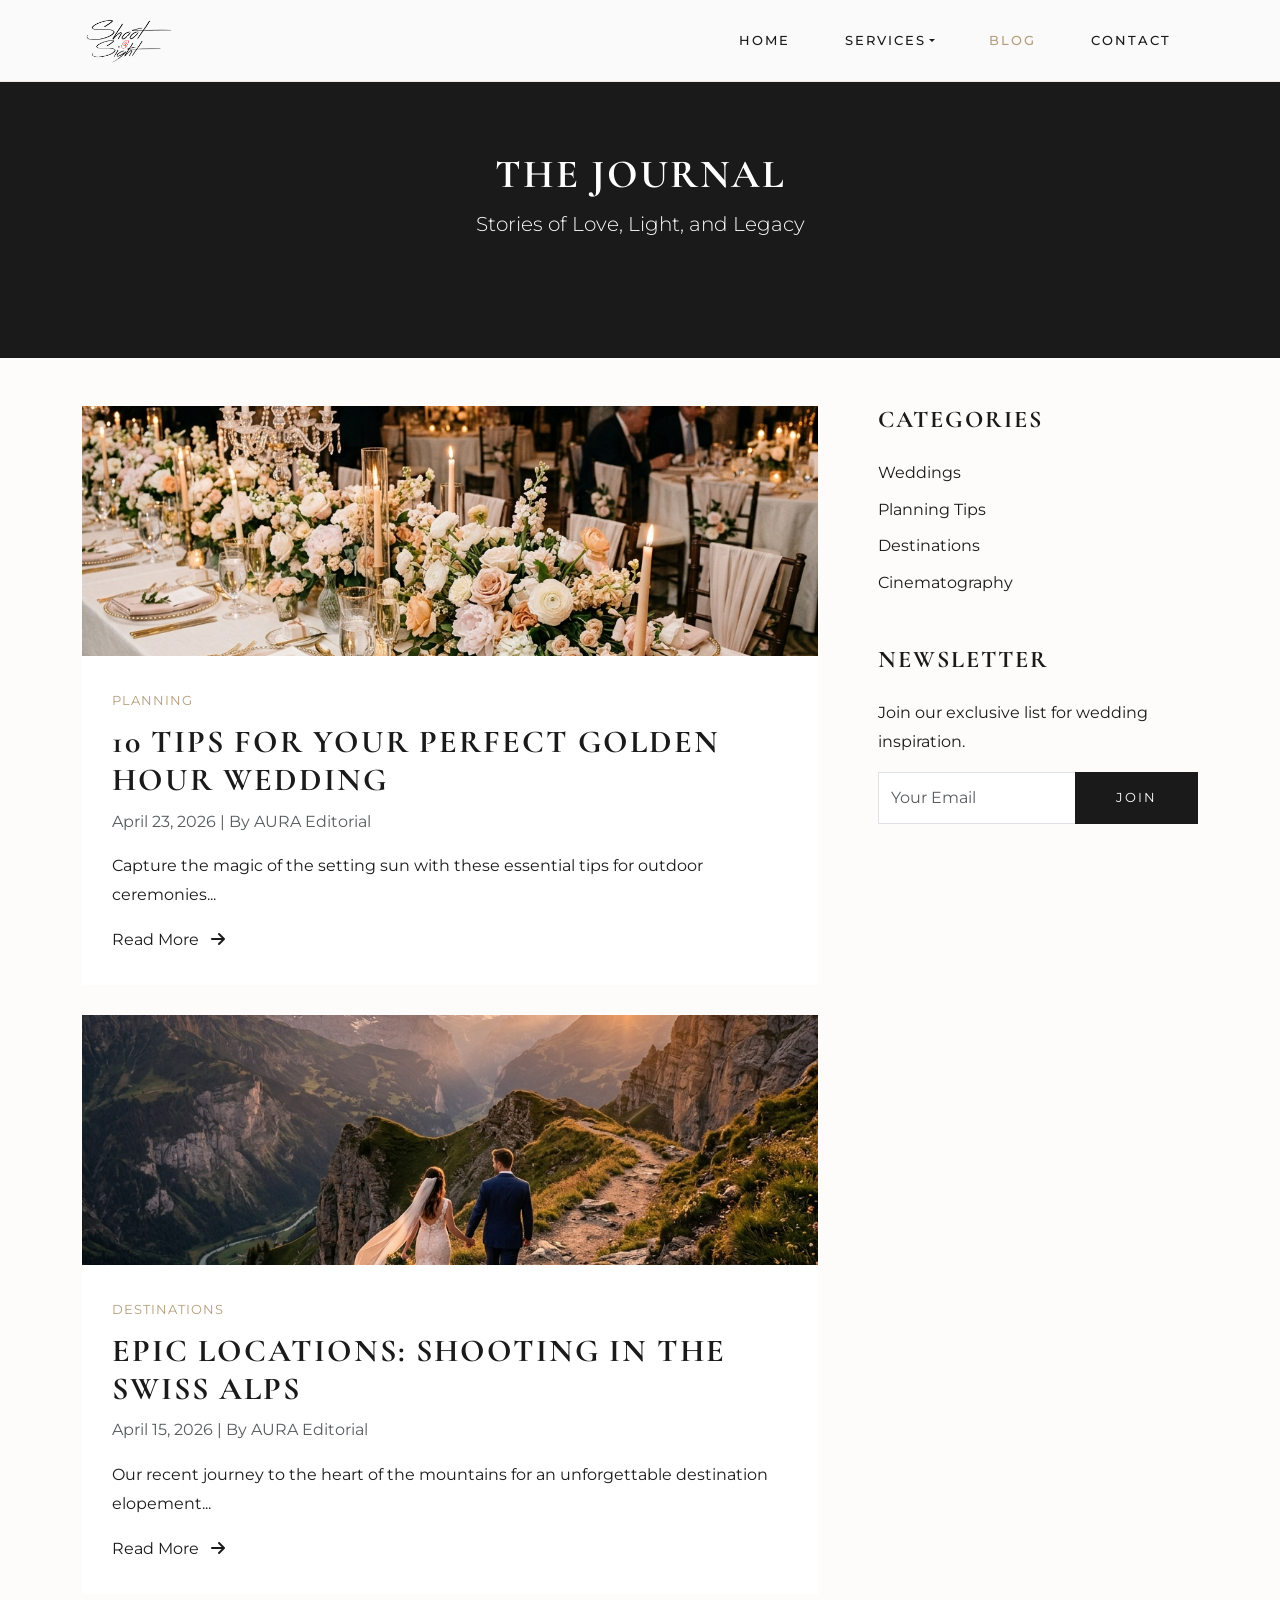
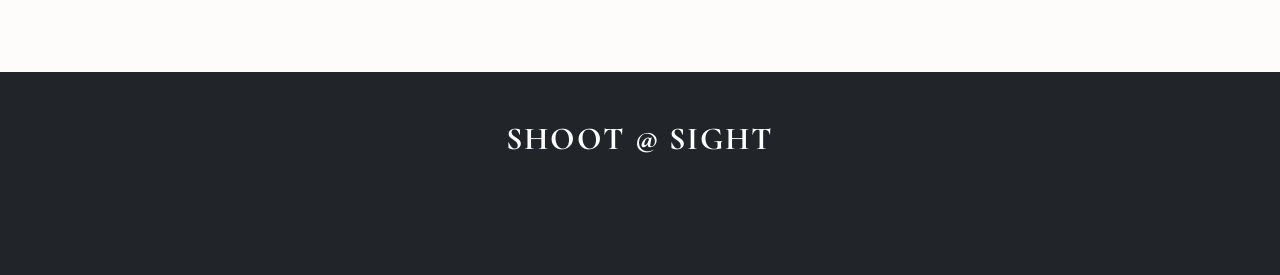
==== blog.html @ 6e14373c "Initial commit: Shoot @ Sight Premium Wedding Photography Website" ====
<!DOCTYPE html>
<html lang="en">
<head>
    <meta charset="UTF-8">
    <meta name="viewport" content="width=device-width, initial-scale=1.0">
    <title>Journal | Shoot @ Sight Photography</title>
    
    <link href="https://cdn.jsdelivr.net/npm/bootstrap@5.3.0/dist/css/bootstrap.min.css" rel="stylesheet">
    <link href="https://fonts.googleapis.com/css2?family=Montserrat:wght@300;400;500;700&family=Cormorant+Garamond:ital,wght@0,300;0,400;0,600;1,400&display=swap" rel="stylesheet">
    <link rel="stylesheet" href="https://cdnjs.cloudflare.com/ajax/libs/font-awesome/6.4.0/css/all.min.css">
    <link href="https://unpkg.com/aos@2.3.1/dist/aos.css" rel="stylesheet">
    <link rel="stylesheet" href="style.css">
    
    <style>
        .blog-header {
            padding: 150px 0 100px;
            background: var(--primary-color);
            color: #fff;
            text-align: center;
        }
    </style>
</head>
<body>

    <!-- Navigation -->
    <nav class="navbar navbar-expand-lg fixed-top scrolled">
        <div class="container">
            <a class="navbar-brand" href="index.html">
                <img src="images/logo (1).png" alt="Shoot @ Sight Logo" height="40">
            </a>
            <div class="collapse navbar-collapse" id="navbarNav">
                <ul class="navbar-nav ms-auto">
                    <li class="nav-item"><a class="nav-link" href="index.html">Home</a></li>
                    <li class="nav-item dropdown">
                        <a class="nav-link dropdown-toggle" href="#" id="servicesDropdown" role="button" data-bs-toggle="dropdown">Services</a>
                        <ul class="dropdown-menu bg-dark">
                            <li><a class="dropdown-item text-white" href="engagement.html">Engagement</a></li>
                            <li><a class="dropdown-item text-white" href="cinematography.html">Cinematography</a></li>
                            <li><a class="dropdown-item text-white" href="destination.html">Destinations</a></li>
                            <li><a class="dropdown-item text-white" href="pre-wedding.html">Pre-Wedding</a></li>
                        </ul>
                    </li>
                    <li class="nav-item"><a class="nav-link active" href="blog.html">Blog</a></li>
                    <li class="nav-item"><a class="nav-link" href="contact.html">Contact</a></li>
                </ul>
            </div>
        </div>
    </nav>

    <header class="blog-header">
        <div class="container">
            <h1 data-aos="fade-down">The Journal</h1>
            <p class="lead" data-aos="fade-up">Stories of Love, Light, and Legacy</p>
        </div>
    </header>

    <section class="py-5">
        <div class="container">
            <div class="row">
                <!-- Main Content -->
                <div class="col-lg-8">
                    <article class="blog-card" data-aos="fade-up">
                        <img src="assets/img/blog1.png" alt="Blog Post 1">
                        <div class="blog-card-body">
                            <span class="blog-category">Planning</span>
                            <h2 class="mt-2">10 Tips for Your Perfect Golden Hour Wedding</h2>
                            <p class="text-muted">April 23, 2026 | By AURA Editorial</p>
                            <p>Capture the magic of the setting sun with these essential tips for outdoor ceremonies...</p>
                            <a href="#" class="text-gold">Read More <i class="fas fa-arrow-right ms-2"></i></a>
                        </div>
                    </article>

                    <article class="blog-card" data-aos="fade-up">
                        <img src="assets/img/portfolio4.png" alt="Blog Post 2">
                        <div class="blog-card-body">
                            <span class="blog-category">Destinations</span>
                            <h2 class="mt-2">Epic Locations: Shooting in the Swiss Alps</h2>
                            <p class="text-muted">April 15, 2026 | By AURA Editorial</p>
                            <p>Our recent journey to the heart of the mountains for an unforgettable destination elopement...</p>
                            <a href="#" class="text-gold">Read More <i class="fas fa-arrow-right ms-2"></i></a>
                        </div>
                    </article>
                </div>

                <!-- Sidebar -->
                <div class="col-lg-4 ps-lg-5">
                    <div class="mb-5" data-aos="fade-left">
                        <h4 class="mb-4">Categories</h4>
                        <ul class="list-unstyled">
                            <li class="mb-2"><a href="#">Weddings</a></li>
                            <li class="mb-2"><a href="#">Planning Tips</a></li>
                            <li class="mb-2"><a href="#">Destinations</a></li>
                            <li class="mb-2"><a href="#">Cinematography</a></li>
                        </ul>
                    </div>
                    
                    <div class="mb-5" data-aos="fade-left" data-aos-delay="200">
                        <h4 class="mb-4">Newsletter</h4>
                        <p>Join our exclusive list for wedding inspiration.</p>
                        <div class="input-group">
                            <input type="email" class="form-control rounded-0" placeholder="Your Email">
                            <button class="btn btn-premium btn-sm">Join</button>
                        </div>
                    </div>
                </div>
            </div>
        </div>
    </section>

    <!-- Footer -->
    <footer class="bg-dark text-white py-5">
        <div class="container text-center">
            <h2 class="mb-4">Shoot @ Sight</h2>
            <p class="text-muted">&copy; 2026 Shoot @ Sight Photography. All Rights Reserved.</p>
        </div>
    </footer>

    <script src="https://cdn.jsdelivr.net/npm/bootstrap@5.3.0/dist/js/bootstrap.bundle.min.js"></script>
    <script src="https://unpkg.com/aos@2.3.1/dist/aos.js"></script>
    <script src="script.js"></script>
</body>
</html>
---- style.css ----
/* Design System */
:root {
    --primary-color: #1a1a1a; /* Soft Charcoal */
    --secondary-color: #b59d7b; /* Aged Brass / Rose Gold */
    --accent-color: #fdfcfb; /* Oyster White */
    --bg-light: #ffffff;
    --text-muted: #777777;
    --heading-font: 'Cormorant Garamond', serif;
    --body-font: 'Montserrat', sans-serif;
    --transition-premium: all 1s cubic-bezier(0.23, 1, 0.32, 1);
}

/* Global Styles */
html {
    scroll-behavior: smooth;
}

::selection {
    background: var(--secondary-color);
    color: var(--primary-color);
}

body {
    background-color: var(--accent-color);
    color: var(--primary-color);
    font-family: var(--body-font);
    line-height: 1.8;
    overflow-x: hidden;
    cursor: none; /* Custom cursor implementation */
}

/* Custom Cursor */
.custom-cursor {
    width: 20px;
    height: 20px;
    background: var(--secondary-color);
    border-radius: 50%;
    position: fixed;
    pointer-events: none;
    z-index: 9999;
    mix-blend-mode: difference;
    transition: transform 0.1s ease;
}

.custom-cursor-follower {
    width: 40px;
    height: 40px;
    border: 1px solid var(--secondary-color);
    border-radius: 50%;
    position: fixed;
    pointer-events: none;
    z-index: 9998;
    transition: transform 0.15s ease;
}

h1, h2, h3, h4, h5, h6 {
    font-family: var(--heading-font);
    font-weight: 700;
    text-transform: uppercase;
    letter-spacing: 2px;
}

a {
    text-decoration: none;
    transition: var(--transition-slow);
    color: inherit;
}

/* Navbar */
.navbar {
    padding: 1.5rem 0;
    transition: var(--transition-premium);
    z-index: 1000;
    border-bottom: 1px solid transparent;
}

.navbar.scrolled {
    padding: 0.8rem 0;
    background-color: rgba(255, 255, 255, 0.98);
    backdrop-filter: blur(10px);
    border-bottom: 1px solid rgba(181, 157, 123, 0.2);
}

.navbar.scrolled .nav-link {
    color: #1a1a1a;
}

.navbar-brand img {
    height: 60px;
    transition: var(--transition-premium);
    filter: invert(1) brightness(2);
}

.navbar.scrolled .navbar-brand img {
    height: 45px;
    filter: none;
}

.nav-link {
    color: #fff;
    font-size: 0.8rem;
    text-transform: uppercase;
    letter-spacing: 2px;
    margin: 0 1.2rem;
    font-weight: 500;
}

.nav-link:hover, .nav-link.active {
    color: var(--secondary-color) !important;
}

/* Hero Section */
.hero {
    height: 100vh;
    position: relative;
    overflow: hidden;
    display: flex;
    align-items: center;
    justify-content: center;
    text-align: center;
    color: #fff;
}

.hero-parallax-bg {
    position: absolute;
    top: -5%;
    left: -5%;
    width: 110%;
    height: 110%;
    z-index: -3;
    will-change: transform;
}

.hero-image {
    width: 100%;
    height: 100%;
    object-fit: cover;
    filter: brightness(1.05) contrast(1.05);
    transition: filter 0.8s cubic-bezier(0.23, 1, 0.32, 1);
}

.hero-image.initial-blur {
    filter: brightness(0.7) contrast(1.1) blur(10px);
}

.hero-image.focused {
    filter: brightness(1.05) contrast(1.05) blur(0px);
}

/* Camera Viewfinder */
.camera-viewfinder {
    position: absolute;
    top: 50%;
    left: 50%;
    transform: translate(-50%, -50%);
    width: 90%;
    height: 85%;
    border: 1px solid rgba(255,255,255,0.1);
    z-index: 10;
    pointer-events: none;
    opacity: 0;
    transition: opacity 0.5s ease;
}

.camera-viewfinder.active {
    opacity: 1;
}

.camera-viewfinder .corner {
    position: absolute;
    width: 40px;
    height: 40px;
    border: 2px solid var(--secondary-color);
}

.camera-viewfinder .tl { top: -2px; left: -2px; border-right: none; border-bottom: none; }
.camera-viewfinder .tr { top: -2px; right: -2px; border-left: none; border-bottom: none; }
.camera-viewfinder .bl { bottom: -2px; left: -2px; border-right: none; border-top: none; }
.camera-viewfinder .br { bottom: -2px; right: -2px; border-left: none; border-top: none; }

.camera-viewfinder .crosshair {
    position: absolute;
    top: 50%;
    left: 50%;
    width: 30px;
    height: 30px;
    transform: translate(-50%, -50%);
}

.camera-viewfinder .crosshair::before,
.camera-viewfinder .crosshair::after {
    content: '';
    position: absolute;
    background: var(--secondary-color);
}

.camera-viewfinder .crosshair::before {
    top: 50%;
    left: 0;
    width: 100%;
    height: 1px;
}

.camera-viewfinder .crosshair::after {
    left: 50%;
    top: 0;
    width: 1px;
    height: 100%;
}

.camera-viewfinder .rec-dot {
    position: absolute;
    top: 30px;
    left: 30px;
    color: #ff3b30;
    font-size: 0.7rem;
    font-weight: bold;
    display: flex;
    align-items: center;
    gap: 8px;
}

.camera-viewfinder .rec-dot::before {
    content: '';
    width: 8px;
    height: 8px;
    background: #ff3b30;
    border-radius: 50%;
    animation: blink 1s infinite;
}

@keyframes blink {
    0%, 100% { opacity: 1; }
    50% { opacity: 0; }
}

/* Shutter Flash */
.shutter-flash {
    position: fixed;
    top: 0;
    left: 0;
    width: 100%;
    height: 100%;
    background: #fff;
    z-index: 10002;
    opacity: 0;
    pointer-events: none;
}

.shutter-flash.flash-snap {
    animation: flashSnap 0.4s ease-out forwards;
}

@keyframes flashSnap {
    0% { opacity: 0; }
    20% { opacity: 1; }
    100% { opacity: 0; }
}

.hero-dust-overlay {
    position: absolute;
    top: 0;
    left: 0;
    width: 100%;
    height: 100%;
    background-image: url('https://www.transparenttextures.com/patterns/stardust.png');
    opacity: 0.15;
    z-index: -2;
    pointer-events: none;
    animation: dustFloat 60s linear infinite;
}

@keyframes dustFloat {
    from { background-position: 0 0; }
    to { background-position: 1000px 1000px; }
}

.hero-grain {
    position: absolute;
    top: 0;
    left: 0;
    width: 100%;
    height: 100%;
    background-image: url('https://grainy-gradients.vercel.app/noise.svg');
    opacity: 0.15;
    z-index: -1;
    pointer-events: none;
}

.hero-overlay-cinematic {
    position: absolute;
    top: 0;
    left: 0;
    width: 100%;
    height: 100%;
    background: radial-gradient(circle at 50% 50%, rgba(0,0,0,0.1) 0%, rgba(0,0,0,0.4) 100%),
                linear-gradient(0deg, rgba(15,15,15,0.6) 0%, rgba(15,15,15,0) 40%),
                linear-gradient(180deg, rgba(15,15,15,0.4) 0%, rgba(15,15,15,0) 30%);
    z-index: -1;
    backdrop-filter: contrast(1.02) saturate(1.05);
}

.hero-logo-img {
    height: 80px;
    filter: invert(1) brightness(2); /* Make black logo white/silver */
    opacity: 0.9;
}

.hero-content-premium h1 {
    font-size: clamp(3rem, 8vw, 6rem);
    color: #fff;
    font-weight: 300;
    font-style: italic;
    margin-bottom: 1.5rem;
    letter-spacing: -1px;
    text-shadow: 0 10px 40px rgba(0,0,0,0.5);
}

.hero-separator {
    width: 100px;
    height: 1px;
    background: var(--secondary-color);
    margin: 30px auto;
}

.hero-tagline {
    letter-spacing: 12px;
    text-transform: uppercase;
    font-weight: 300;
    font-size: 0.8rem;
    color: var(--secondary-color);
}

.scroll-indicator {
    position: absolute;
    bottom: 40px;
    left: 50%;
    transform: translateX(-50%);
    display: flex;
    flex-direction: column;
    align-items: center;
    gap: 15px;
}

.scroll-indicator span {
    font-size: 0.6rem;
    letter-spacing: 5px;
    color: rgba(255,255,255,0.5);
}

.scroll-indicator .line {
    width: 1px;
    height: 80px;
    background: linear-gradient(var(--secondary-color), transparent);
    animation: scrollLine 2s infinite ease-in-out;
}

@keyframes scrollLine {
    0% { transform: scaleY(0); transform-origin: top; }
    50% { transform: scaleY(1); transform-origin: top; }
    51% { transform: scaleY(1); transform-origin: bottom; }
    100% { transform: scaleY(0); transform-origin: bottom; }
}

.hero-content h1 {
    font-size: clamp(3rem, 10vw, 7rem);
    margin-bottom: 1.5rem;
    font-weight: 900;
    line-height: 1.1;
    letter-spacing: -2px;
    opacity: 0;
    transform: translateY(50px);
    animation: fadeInUpPremium 1.2s forwards 0.5s;
}

.hero-content p {
    font-size: 0.9rem;
    letter-spacing: 10px;
    text-transform: uppercase;
    font-weight: 300;
    margin-bottom: 2rem;
    opacity: 0;
    animation: fadeIn 2s forwards 1.2s;
}

/* Sections */
section {
    padding: 100px 0;
}

.section-title {
    text-align: center;
    margin-bottom: 60px;
}

.section-title h2 {
    font-size: 3.2rem;
    font-weight: 300;
    text-transform: none;
    letter-spacing: 1px;
    position: relative;
    display: inline-block;
    padding-bottom: 25px;
}

.section-title h2::after {
    content: '';
    position: absolute;
    bottom: 0;
    left: 50%;
    transform: translateX(-50%);
    width: 60px;
    height: 2px;
    background-color: var(--secondary-color);
}

/* Portfolio Gallery */
.portfolio-item {
    position: relative;
    overflow: hidden;
    margin-bottom: 0;
    cursor: none;
    aspect-ratio: 4/5;
}

.portfolio-item img {
    width: 100%;
    height: 100%;
    object-fit: cover;
    transition: transform 1.5s cubic-bezier(0.19, 1, 0.22, 1);
}

.portfolio-overlay {
    position: absolute;
    top: 0;
    left: 0;
    width: 100%;
    height: 100%;
    background: rgba(15, 15, 15, 0.9);
    display: flex;
    flex-direction: column;
    align-items: center;
    justify-content: center;
    opacity: 0;
    transition: opacity 0.8s ease;
}

.portfolio-item:hover img {
    transform: scale(1.05);
}

.portfolio-item:hover .portfolio-overlay {
    opacity: 1;
}

.portfolio-overlay h4 {
    color: var(--secondary-color);
    transform: translateY(20px);
    transition: var(--transition-slow);
}

.portfolio-item:hover .portfolio-overlay h4 {
    transform: translateY(0);
}

/* Service Cards */
.service-card {
    padding: 40px 20px;
    background: #fff;
    border: 1px solid #eee;
    text-align: center;
    transition: var(--transition-slow);
    height: 100%;
    display: flex;
    flex-direction: column;
    justify-content: center;
    align-items: center;
}

.service-card:hover {
    transform: translateY(-10px);
    box-shadow: 0 20px 40px rgba(0,0,0,0.05);
    border-color: var(--secondary-color);
}

.service-card h4 {
    font-size: 1.1rem;
    margin-bottom: 15px;
    letter-spacing: 1px;
    word-wrap: break-word;
}

.service-card p {
    font-size: 0.9rem;
    color: var(--text-muted);
    margin-bottom: 0;
    line-height: 1.6;
}

.service-card i {
    font-size: 2.5rem;
    color: var(--secondary-color);
    margin-bottom: 25px;
}

/* Blog Cards */
.blog-card {
    background: #fff;
    border: none;
    margin-bottom: 30px;
}

.blog-card img {
    width: 100%;
    height: 250px;
    object-fit: cover;
}

.blog-card-body {
    padding: 30px;
}

.blog-category {
    color: var(--secondary-color);
    font-size: 0.8rem;
    text-transform: uppercase;
    letter-spacing: 1px;
}

/* Buttons */
.btn-premium {
    background: var(--primary-color);
    color: #fff;
    padding: 15px 40px;
    border-radius: 0;
    text-transform: uppercase;
    letter-spacing: 2px;
    font-size: 0.8rem;
    border: 1px solid var(--primary-color);
    transition: var(--transition-slow);
}

.btn-premium:hover {
    background: transparent;
    color: var(--primary-color);
    letter-spacing: 4px;
    padding: 15px 50px;
}

.btn-gold {
    background: var(--secondary-color);
    color: #fff;
    padding: 12px 30px;
    border-radius: 0;
    text-transform: uppercase;
    letter-spacing: 2px;
    font-size: 0.8rem;
    border: 1px solid var(--secondary-color);
}

.btn-gold:hover {
    background: #b8962f;
    color: #fff;
}

/* Animations */
@keyframes fadeInUpPremium {
    from {
        opacity: 0;
        transform: translateY(60px);
    }
    to {
        opacity: 1;
        transform: translateY(0);
    }
}

@keyframes fadeIn {
    from { opacity: 0; }
    to { opacity: 1; }
}

/* Portfolio Lightbox */
.lightbox {
    display: none;
    position: fixed;
    top: 0;
    left: 0;
    width: 100%;
    height: 100%;
    background: rgba(15, 15, 15, 0.98);
    z-index: 10005;
    justify-content: center;
    align-items: center;
    backdrop-filter: blur(20px);
    opacity: 0;
    transition: opacity 0.5s ease;
}

.lightbox.active {
    display: flex;
    opacity: 1;
}

.lightbox-content {
    position: relative;
    max-width: 85%;
    max-height: 85vh;
    display: flex;
    justify-content: center;
    align-items: center;
}

.lightbox-content img {
    max-width: 100%;
    max-height: 85vh;
    box-shadow: 0 0 100px rgba(0,0,0,0.8);
    transition: filter 1s cubic-bezier(0.23, 1, 0.32, 1);
}

.lightbox-content img.initial-blur {
    filter: blur(30px) brightness(0.5);
}

.close-lightbox {
    position: absolute;
    top: 40px;
    right: 50px;
    color: #fff;
    font-size: 50px;
    font-weight: 200;
    cursor: pointer;
    z-index: 10006;
    transition: var(--transition-slow);
}

.close-lightbox:hover {
    color: var(--secondary-color);
    transform: rotate(90deg);
}

/* Lightbox Camera Effects */
.lightbox-camera-viewfinder {
    position: absolute;
    width: 95%;
    height: 95%;
    border: 1px solid rgba(255,255,255,0.05);
    z-index: 10;
    pointer-events: none;
    opacity: 0;
    transition: opacity 0.4s ease;
}

.lightbox-camera-viewfinder.active {
    opacity: 1;
}

.lightbox-camera-viewfinder .corner {
    position: absolute;
    width: 30px;
    height: 30px;
    border: 1.5px solid var(--secondary-color);
}

.lightbox-camera-viewfinder .tl { top: -2px; left: -2px; border-right: none; border-bottom: none; }
.lightbox-camera-viewfinder .tr { top: -2px; right: -2px; border-left: none; border-bottom: none; }
.lightbox-camera-viewfinder .bl { bottom: -2px; left: -2px; border-right: none; border-top: none; }
.lightbox-camera-viewfinder .br { bottom: -2px; right: -2px; border-left: none; border-top: none; }

.lightbox-camera-viewfinder .crosshair {
    position: absolute;
    top: 50%;
    left: 50%;
    width: 20px;
    height: 20px;
    transform: translate(-50%, -50%);
}

.lightbox-camera-viewfinder .crosshair::before,
.lightbox-camera-viewfinder .crosshair::after {
    content: '';
    position: absolute;
    background: var(--secondary-color);
}

.lightbox-camera-viewfinder .crosshair::before { top: 50%; left: 0; width: 100%; height: 1px; }
.lightbox-camera-viewfinder .crosshair::after { left: 50%; top: 0; width: 1px; height: 100%; }

.lightbox-rec {
    position: absolute;
    top: 20px;
    left: 20px;
    color: #ff3b30;
    font-size: 0.6rem;
    font-weight: bold;
    display: flex;
    align-items: center;
    gap: 5px;
}

.lightbox-rec::before {
    content: '';
    width: 6px;
    height: 6px;
    background: #ff3b30;
    border-radius: 50%;
    animation: blink 1s infinite;
}

.lightbox-shutter-flash {
    position: absolute;
    top: 0;
    left: 0;
    width: 100%;
    height: 100%;
    background: #fff;
    z-index: 10004;
    opacity: 0;
    pointer-events: none;
}

.lightbox-shutter-flash.flash-snap {
    animation: flashSnap 0.4s ease-out forwards;
}

/* Custom Scrollbar */
::-webkit-scrollbar {
    width: 8px;
}

::-webkit-scrollbar-track {
    background: var(--accent-color);
}

::-webkit-scrollbar-thumb {
    background: var(--secondary-color);
}

::-webkit-scrollbar-thumb:hover {
    background: var(--primary-color);
}
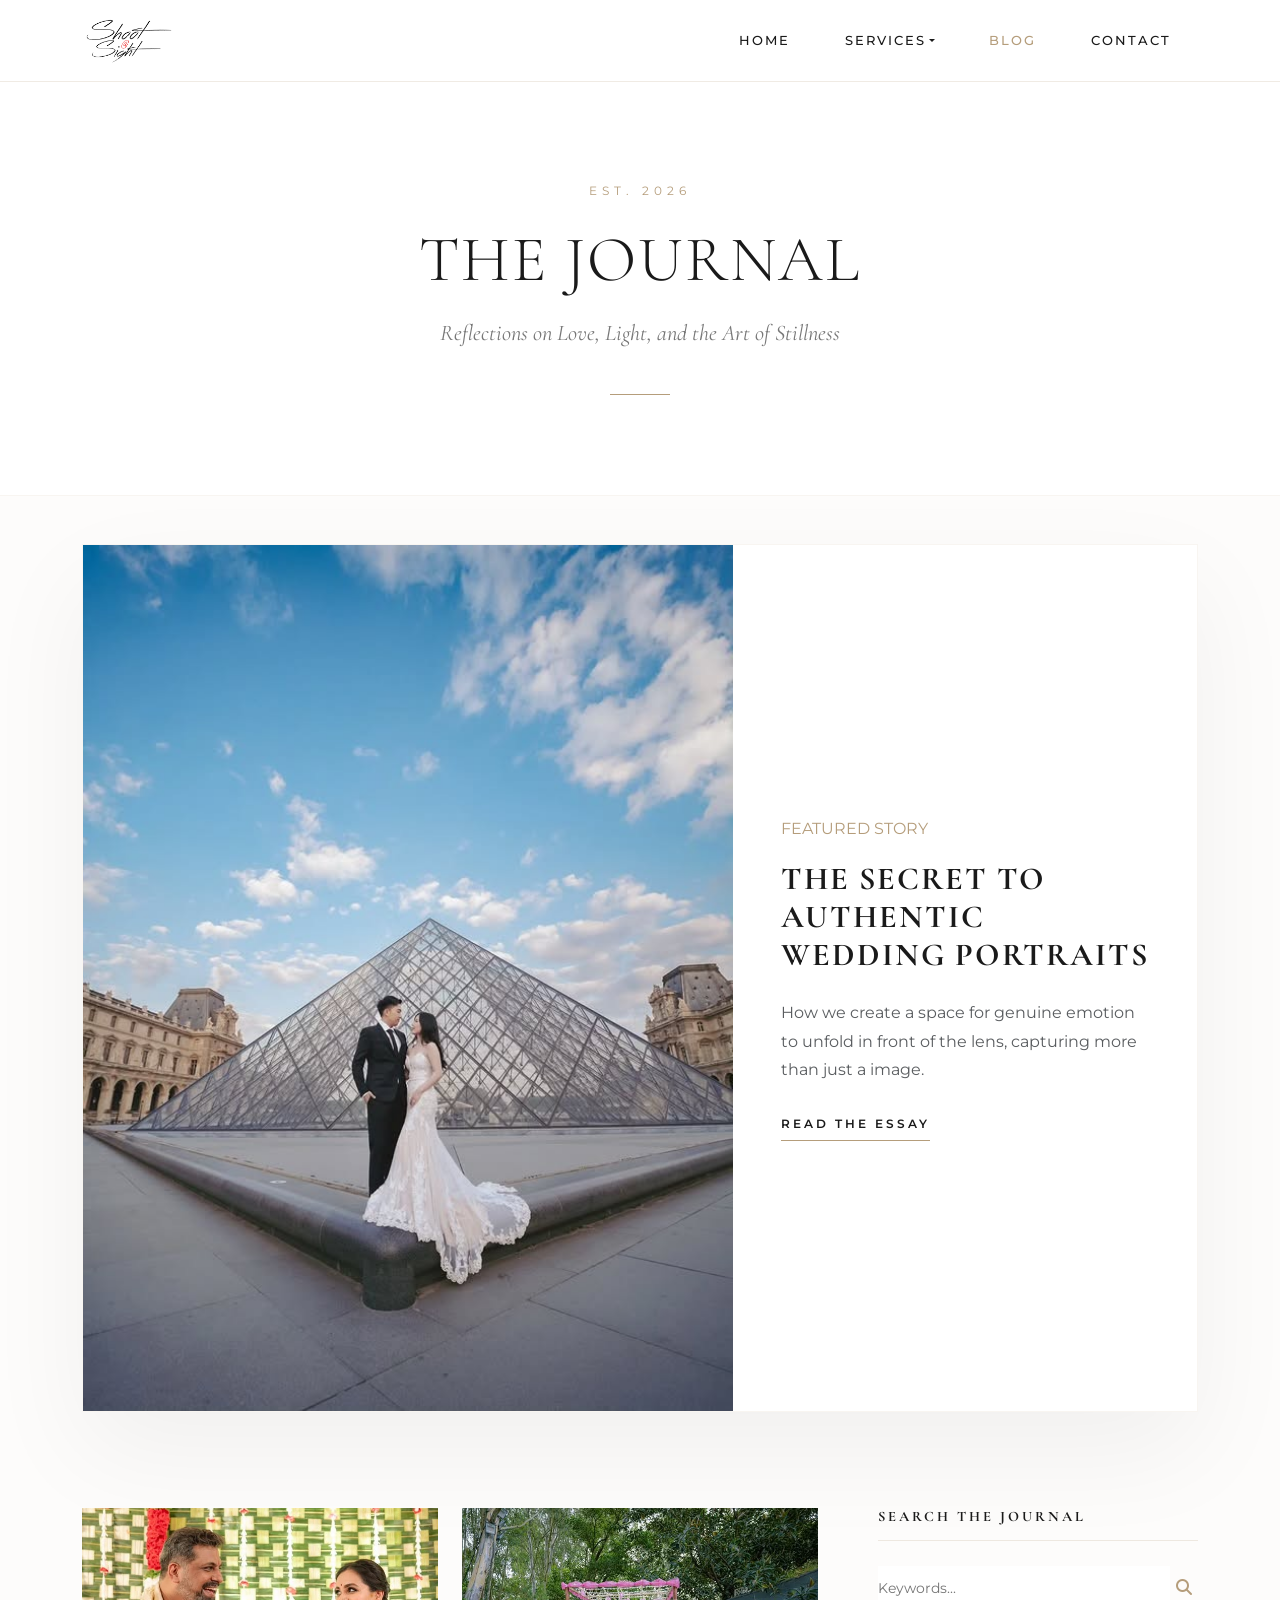
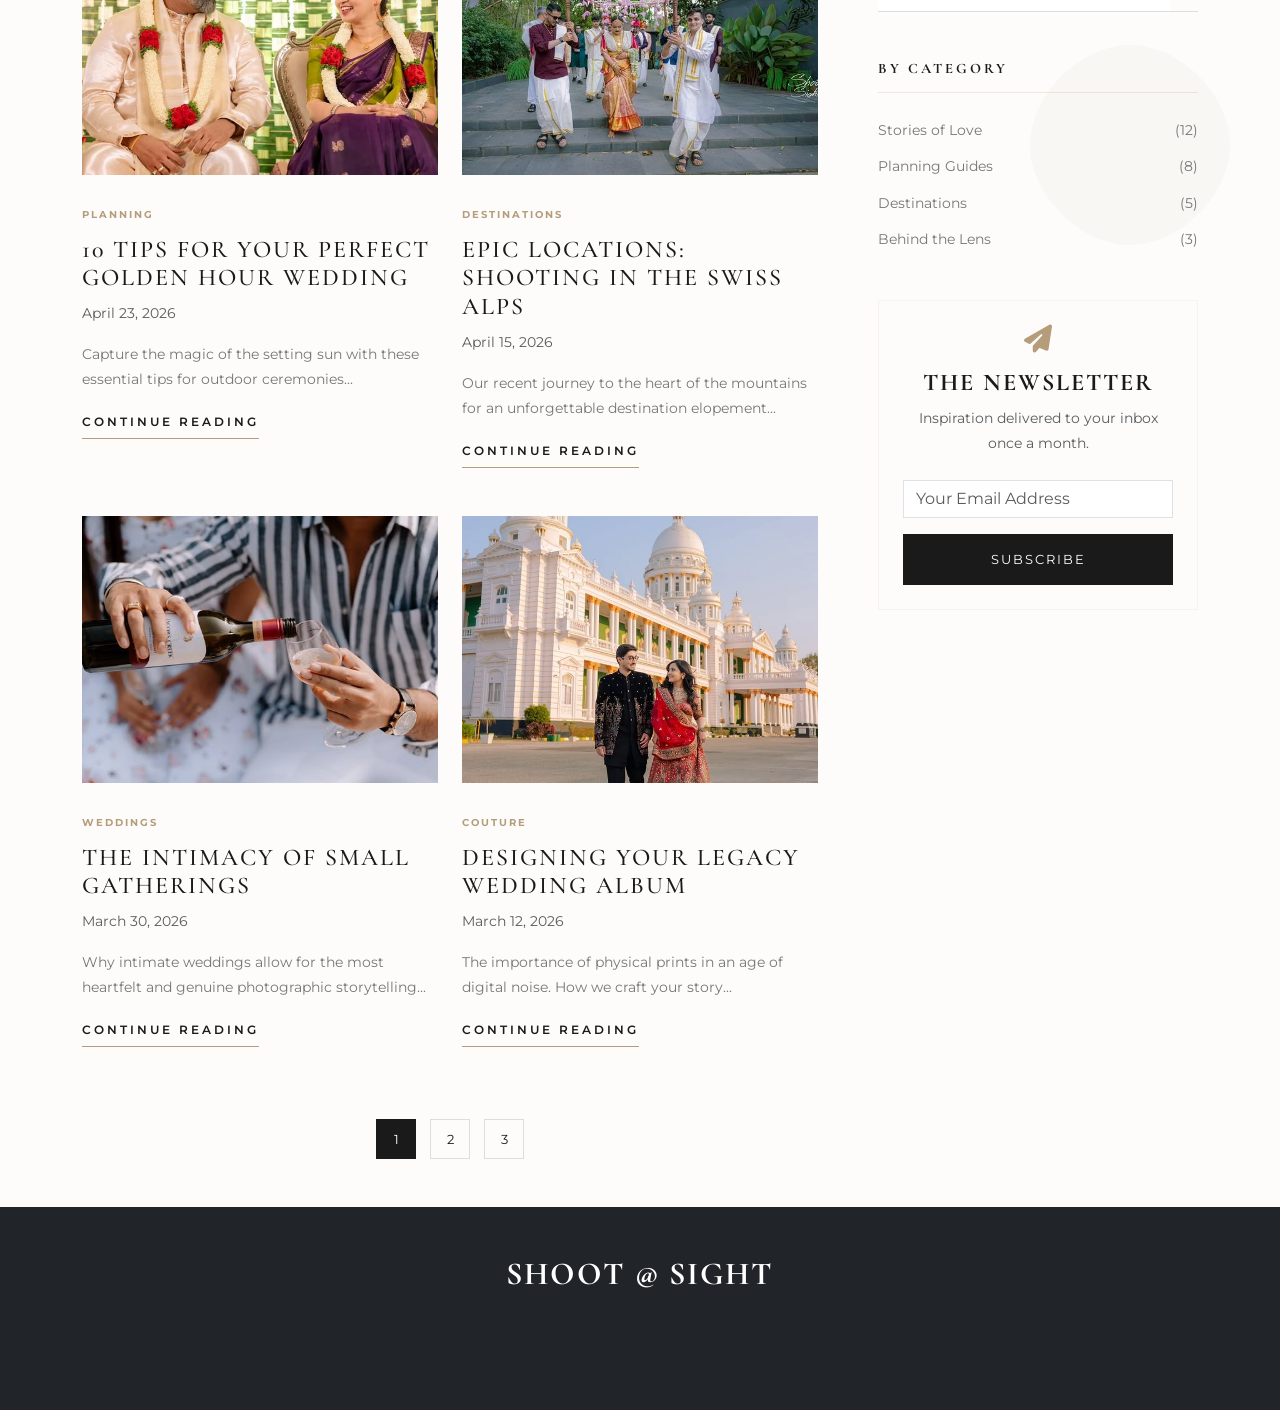
==== commit 81576f78: "Optimize Shoot @ Sight: Premium wedding design, floral contact form with bloom animation, redesigned" ====
--- a/blog.html
+++ b/blog.html
@@ -47,65 +47,158 @@
         </div>
     </nav>
 
-    <header class="blog-header">
+    <!-- Journal Header -->
+    <header class="journal-header">
+        <div class="container text-center">
+            <span class="journal-eyebrow" data-aos="fade-up">Est. 2026</span>
+            <h1 class="display-3" data-aos="fade-up" data-aos-delay="100">The Journal</h1>
+            <p class="journal-subtitle" data-aos="fade-up" data-aos-delay="200">Reflections on Love, Light, and the Art of Stillness</p>
+            <div class="journal-divider" data-aos="zoom-in" data-aos-delay="300"></div>
+        </div>
+    </header>
+
+    <!-- Featured Post -->
+    <section class="featured-post-section py-5">
         <div class="container">
-            <h1 data-aos="fade-down">The Journal</h1>
-            <p class="lead" data-aos="fade-up">Stories of Love, Light, and Legacy</p>
-        </div>
-    </header>
-
-    <section class="py-5">
+            <div class="row g-0 align-items-center featured-card" data-aos="fade-up">
+                <div class="col-lg-7 overflow-hidden">
+                    <div class="featured-img-wrap">
+                        <img src="images/img1.jpg" alt="Featured Story" class="featured-img">
+                    </div>
+                </div>
+                <div class="col-lg-5 p-4 p-md-5 bg-white">
+                    <span class="text-gold text-uppercase letter-spacing-3 mb-3 d-block">Featured Story</span>
+                    <h2 class="mb-4">The Secret to Authentic Wedding Portraits</h2>
+                    <p class="text-muted mb-4">How we create a space for genuine emotion to unfold in front of the lens, capturing more than just a image.</p>
+                    <a href="#" class="btn-journal-link">Read the Essay</a>
+                </div>
+            </div>
+        </div>
+    </section>
+
+    <!-- Blog Grid & Sidebar -->
+    <section class="py-5 position-relative">
+        <!-- Subtle Floral Background -->
+        <div class="floral-bg-accent op-1"></div>
+        
         <div class="container">
             <div class="row">
-                <!-- Main Content -->
+                <!-- Main Grid -->
                 <div class="col-lg-8">
-                    <article class="blog-card" data-aos="fade-up">
-                        <img src="assets/img/blog1.png" alt="Blog Post 1">
-                        <div class="blog-card-body">
-                            <span class="blog-category">Planning</span>
-                            <h2 class="mt-2">10 Tips for Your Perfect Golden Hour Wedding</h2>
-                            <p class="text-muted">April 23, 2026 | By AURA Editorial</p>
-                            <p>Capture the magic of the setting sun with these essential tips for outdoor ceremonies...</p>
-                            <a href="#" class="text-gold">Read More <i class="fas fa-arrow-right ms-2"></i></a>
-                        </div>
-                    </article>
-
-                    <article class="blog-card" data-aos="fade-up">
-                        <img src="assets/img/portfolio4.png" alt="Blog Post 2">
-                        <div class="blog-card-body">
-                            <span class="blog-category">Destinations</span>
-                            <h2 class="mt-2">Epic Locations: Shooting in the Swiss Alps</h2>
-                            <p class="text-muted">April 15, 2026 | By AURA Editorial</p>
-                            <p>Our recent journey to the heart of the mountains for an unforgettable destination elopement...</p>
-                            <a href="#" class="text-gold">Read More <i class="fas fa-arrow-right ms-2"></i></a>
-                        </div>
-                    </article>
+                    <div class="row g-4">
+                        <!-- Post 1 -->
+                        <div class="col-md-6 mb-4" data-aos="fade-up">
+                            <article class="journal-post">
+                                <div class="journal-post-img">
+                                    <img src="images/img3.jpg" alt="Golden Hour">
+                                    <div class="post-overlay"></div>
+                                </div>
+                                <div class="journal-post-body mt-4">
+                                    <span class="post-cat">Planning</span>
+                                    <h3 class="h4 mt-2">10 Tips for Your Perfect Golden Hour Wedding</h3>
+                                    <p class="small text-muted mb-3">April 23, 2026</p>
+                                    <p class="post-excerpt">Capture the magic of the setting sun with these essential tips for outdoor ceremonies...</p>
+                                    <a href="#" class="btn-journal-link">Continue Reading</a>
+                                </div>
+                            </article>
+                        </div>
+                        
+                        <!-- Post 2 -->
+                        <div class="col-md-6 mb-4" data-aos="fade-up" data-aos-delay="100">
+                            <article class="journal-post">
+                                <div class="journal-post-img">
+                                    <img src="images/img5.jpg" alt="Swiss Alps">
+                                    <div class="post-overlay"></div>
+                                </div>
+                                <div class="journal-post-body mt-4">
+                                    <span class="post-cat">Destinations</span>
+                                    <h3 class="h4 mt-2">Epic Locations: Shooting in the Swiss Alps</h3>
+                                    <p class="small text-muted mb-3">April 15, 2026</p>
+                                    <p class="post-excerpt">Our recent journey to the heart of the mountains for an unforgettable destination elopement...</p>
+                                    <a href="#" class="btn-journal-link">Continue Reading</a>
+                                </div>
+                            </article>
+                        </div>
+
+                        <!-- Post 3 -->
+                        <div class="col-md-6 mb-4" data-aos="fade-up">
+                            <article class="journal-post">
+                                <div class="journal-post-img">
+                                    <img src="images/img7.jpg" alt="Wedding Day">
+                                    <div class="post-overlay"></div>
+                                </div>
+                                <div class="journal-post-body mt-4">
+                                    <span class="post-cat">Weddings</span>
+                                    <h3 class="h4 mt-2">The Intimacy of Small Gatherings</h3>
+                                    <p class="small text-muted mb-3">March 30, 2026</p>
+                                    <p class="post-excerpt">Why intimate weddings allow for the most heartfelt and genuine photographic storytelling...</p>
+                                    <a href="#" class="btn-journal-link">Continue Reading</a>
+                                </div>
+                            </article>
+                        </div>
+
+                        <!-- Post 4 -->
+                        <div class="col-md-6 mb-4" data-aos="fade-up" data-aos-delay="100">
+                            <article class="journal-post">
+                                <div class="journal-post-img">
+                                    <img src="images/img9.jpg" alt="Album Layout">
+                                    <div class="post-overlay"></div>
+                                </div>
+                                <div class="journal-post-body mt-4">
+                                    <span class="post-cat">Couture</span>
+                                    <h3 class="h4 mt-2">Designing Your Legacy Wedding Album</h3>
+                                    <p class="small text-muted mb-3">March 12, 2026</p>
+                                    <p class="post-excerpt">The importance of physical prints in an age of digital noise. How we craft your story...</p>
+                                    <a href="#" class="btn-journal-link">Continue Reading</a>
+                                </div>
+                            </article>
+                        </div>
+                    </div>
+
+                    <!-- Pagination -->
+                    <div class="text-center mt-5" data-aos="fade-up">
+                        <a href="#" class="pagination-link active">1</a>
+                        <a href="#" class="pagination-link">2</a>
+                        <a href="#" class="pagination-link">3</a>
+                    </div>
                 </div>
 
                 <!-- Sidebar -->
                 <div class="col-lg-4 ps-lg-5">
-                    <div class="mb-5" data-aos="fade-left">
-                        <h4 class="mb-4">Categories</h4>
-                        <ul class="list-unstyled">
-                            <li class="mb-2"><a href="#">Weddings</a></li>
-                            <li class="mb-2"><a href="#">Planning Tips</a></li>
-                            <li class="mb-2"><a href="#">Destinations</a></li>
-                            <li class="mb-2"><a href="#">Cinematography</a></li>
-                        </ul>
-                    </div>
-                    
-                    <div class="mb-5" data-aos="fade-left" data-aos-delay="200">
-                        <h4 class="mb-4">Newsletter</h4>
-                        <p>Join our exclusive list for wedding inspiration.</p>
-                        <div class="input-group">
-                            <input type="email" class="form-control rounded-0" placeholder="Your Email">
-                            <button class="btn btn-premium btn-sm">Join</button>
+                    <div class="journal-sidebar">
+                        <div class="sidebar-widget mb-5" data-aos="fade-left">
+                            <h4 class="widget-title">Search the Journal</h4>
+                            <div class="search-wrap">
+                                <input type="text" placeholder="Keywords...">
+                                <button><i class="fas fa-search"></i></button>
+                            </div>
+                        </div>
+
+                        <div class="sidebar-widget mb-5" data-aos="fade-left" data-aos-delay="100">
+                            <h4 class="widget-title">By Category</h4>
+                            <ul class="journal-cats">
+                                <li><a href="#">Stories of Love <span>(12)</span></a></li>
+                                <li><a href="#">Planning Guides <span>(8)</span></a></li>
+                                <li><a href="#">Destinations <span>(5)</span></a></li>
+                                <li><a href="#">Behind the Lens <span>(3)</span></a></li>
+                            </ul>
+                        </div>
+
+                        <div class="sidebar-widget mb-5" data-aos="fade-left" data-aos-delay="200">
+                            <div class="newsletter-sidebar p-4 text-center">
+                                <i class="fas fa-paper-plane text-gold mb-3 h3"></i>
+                                <h4>The Newsletter</h4>
+                                <p class="small text-muted mb-4">Inspiration delivered to your inbox once a month.</p>
+                                <input type="email" class="form-control rounded-0 mb-3" placeholder="Your Email Address">
+                                <button class="btn btn-premium btn-sm w-100">Subscribe</button>
+                            </div>
                         </div>
                     </div>
                 </div>
             </div>
         </div>
     </section>
+
 
     <!-- Footer -->
     <footer class="bg-dark text-white py-5">
--- a/style.css
+++ b/style.css
@@ -31,26 +31,31 @@
 
 /* Custom Cursor */
 .custom-cursor {
-    width: 20px;
-    height: 20px;
+    width: 14px;
+    height: 14px;
     background: var(--secondary-color);
     border-radius: 50%;
     position: fixed;
+    top: 0;
+    left: 0;
     pointer-events: none;
     z-index: 9999;
-    mix-blend-mode: difference;
-    transition: transform 0.1s ease;
+    transition: transform 0.08s ease;
+    transform: translate(-50%, -50%);
 }
 
 .custom-cursor-follower {
-    width: 40px;
-    height: 40px;
-    border: 1px solid var(--secondary-color);
+    width: 36px;
+    height: 36px;
+    border: 1.5px solid var(--secondary-color);
     border-radius: 50%;
     position: fixed;
+    top: 0;
+    left: 0;
     pointer-events: none;
     z-index: 9998;
-    transition: transform 0.15s ease;
+    transition: transform 0.18s ease;
+    transform: translate(-50%, -50%);
 }
 
 h1, h2, h3, h4, h5, h6 {
@@ -140,11 +145,12 @@
 }
 
 .hero-image.initial-blur {
-    filter: brightness(0.7) contrast(1.1) blur(10px);
+    filter: brightness(0.6) contrast(1.2) blur(50px);
 }
 
 .hero-image.focused {
     filter: brightness(1.05) contrast(1.05) blur(0px);
+    transition: filter 1.0s cubic-bezier(0.19, 1, 0.22, 1);
 }
 
 /* Camera Viewfinder */
@@ -580,6 +586,11 @@
     to { opacity: 1; }
 }
 
+@keyframes preloaderFadeIn {
+    from { opacity: 0; transform: scale(0.85); }
+    to   { opacity: 1; transform: scale(1); }
+}
+
 /* Portfolio Lightbox */
 .lightbox {
     display: none;
@@ -736,6 +747,943 @@
     background: var(--secondary-color);
 }
 
+
+
 ::-webkit-scrollbar-thumb:hover {
     background: var(--primary-color);
 }
+
+/* ============================================
+   THE EXPERIENCE SECTION
+   ============================================ */
+.experience-section {
+    position: relative;
+    padding: 120px 0;
+    background: #0a0a0a;
+    overflow: hidden;
+}
+
+/* Dark vignette overlay */
+.exp-bg-overlay {
+    position: absolute;
+    inset: 0;
+    background:
+        radial-gradient(ellipse at 50% 0%,   rgba(181,157,123,0.08) 0%, transparent 55%),
+        radial-gradient(ellipse at 50% 100%, rgba(0,0,0,0.5)        0%, transparent 70%);
+    pointer-events: none;
+}
+
+/* Subtle grain texture */
+.exp-grain {
+    position: absolute;
+    inset: 0;
+    background-image: url('https://grainy-gradients.vercel.app/noise.svg');
+    opacity: 0.04;
+    pointer-events: none;
+}
+
+/* Eyebrow label */
+.exp-eyebrow {
+    display: block;
+    font-family: var(--body-font);
+    font-size: 0.68rem;
+    letter-spacing: 7px;
+    text-transform: uppercase;
+    color: var(--secondary-color);
+    margin-bottom: 16px;
+}
+
+/* Section heading */
+.exp-heading {
+    font-family: var(--heading-font);
+    font-size: clamp(2.6rem, 5vw, 4rem);
+    font-weight: 300;
+    color: #fff;
+    letter-spacing: 1px;
+    margin-bottom: 24px;
+}
+
+/* Gold icon divider */
+.exp-divider {
+    display: flex;
+    align-items: center;
+    justify-content: center;
+    gap: 16px;
+    color: var(--secondary-color);
+    font-size: 0.9rem;
+}
+.exp-divider span {
+    display: block;
+    width: 60px;
+    height: 1px;
+    background: var(--secondary-color);
+    opacity: 0.5;
+}
+
+/* ── Step Card ── */
+.exp-card {
+    position: relative;
+    padding: 48px 36px 40px;
+    background: rgba(255,255,255,0.03);
+    border: 1px solid rgba(181,157,123,0.1);
+    border-radius: 2px;
+    text-align: center;
+    transition: background 0.5s ease, border-color 0.5s ease, transform 0.5s cubic-bezier(0.23,1,0.32,1);
+    height: 100%;
+    overflow: hidden;
+}
+
+.exp-card::before {
+    content: '';
+    position: absolute;
+    inset: 0;
+    background: radial-gradient(ellipse at 50% 0%, rgba(181,157,123,0.08) 0%, transparent 70%);
+    opacity: 0;
+    transition: opacity 0.5s ease;
+}
+
+.exp-card:hover {
+    background: rgba(181,157,123,0.05);
+    border-color: rgba(181,157,123,0.3);
+    transform: translateY(-8px);
+}
+
+.exp-card:hover::before { opacity: 1; }
+
+/* Bottom gold accent line that grows on hover */
+.exp-card-line {
+    position: absolute;
+    bottom: 0;
+    left: 50%;
+    transform: translateX(-50%);
+    width: 0;
+    height: 2px;
+    background: var(--secondary-color);
+    transition: width 0.5s cubic-bezier(0.23,1,0.32,1);
+}
+.exp-card:hover .exp-card-line { width: 60%; }
+
+/* Step number */
+.exp-card-num {
+    font-family: var(--heading-font);
+    font-size: 5rem;
+    font-weight: 700;
+    color: rgba(181,157,123,0.08);
+    line-height: 1;
+    position: absolute;
+    top: 16px;
+    left: 50%;
+    transform: translateX(-50%);
+    letter-spacing: -2px;
+    transition: color 0.5s ease;
+    user-select: none;
+}
+.exp-card:hover .exp-card-num { color: rgba(181,157,123,0.15); }
+
+/* Icon circle */
+.exp-card-icon-wrap {
+    width: 72px;
+    height: 72px;
+    border-radius: 50%;
+    border: 1px solid rgba(181,157,123,0.3);
+    display: flex;
+    align-items: center;
+    justify-content: center;
+    margin: 0 auto 28px;
+    position: relative;
+    z-index: 1;
+    transition: border-color 0.4s ease, box-shadow 0.4s ease, background 0.4s ease;
+}
+.exp-card:hover .exp-card-icon-wrap {
+    border-color: var(--secondary-color);
+    background: rgba(181,157,123,0.08);
+    box-shadow: 0 0 30px rgba(181,157,123,0.15);
+}
+
+.exp-card-icon {
+    font-size: 1.5rem;
+    color: var(--secondary-color);
+    transition: transform 0.4s ease;
+}
+.exp-card:hover .exp-card-icon { transform: scale(1.15); }
+
+/* Card text */
+.exp-card-title {
+    font-family: var(--heading-font);
+    font-size: 1.5rem;
+    font-weight: 400;
+    color: #fff;
+    letter-spacing: 1px;
+    margin-bottom: 14px;
+    position: relative;
+    z-index: 1;
+}
+
+.exp-card-text {
+    font-family: var(--body-font);
+    font-size: 0.88rem;
+    color: rgba(255,255,255,0.5);
+    line-height: 1.9;
+    position: relative;
+    z-index: 1;
+    margin: 0;
+}
+
+/* ── Connector between step 1 and 2 ── */
+.exp-connector {
+    align-items: center;
+    justify-content: center;
+    padding: 48px 0;
+}
+
+.exp-connector-inner {
+    display: flex;
+    align-items: center;
+    width: 100%;
+    gap: 0;
+}
+
+.exp-connector-dot {
+    width: 8px;
+    height: 8px;
+    border-radius: 50%;
+    background: var(--secondary-color);
+    flex-shrink: 0;
+    box-shadow: 0 0 10px rgba(181,157,123,0.6);
+}
+
+.exp-connector-track {
+    flex: 1;
+    height: 1px;
+    background: rgba(181,157,123,0.2);
+    position: relative;
+    overflow: hidden;
+}
+
+.exp-connector-glow {
+    position: absolute;
+    top: 0; left: -100%;
+    width: 60%;
+    height: 100%;
+    background: linear-gradient(90deg, transparent, var(--secondary-color), transparent);
+    animation: connectorSweep 2.5s ease-in-out infinite;
+}
+
+@keyframes connectorSweep {
+    0%   { left: -60%; }
+    100% { left: 160%; }
+}
+
+/* ── Last card centered treatment ── */
+.exp-card--last {
+    max-width: 380px;
+    margin: 32px auto 0;
+    border-color: rgba(181,157,123,0.18);
+    background: rgba(181,157,123,0.03);
+}
+
+/* ============================================
+   CINEMATIC VIDEO SECTION
+   ============================================ */
+.video-section {
+    position: relative;
+    padding: 100px 0;
+    background: #080808;
+    overflow: hidden;
+}
+
+.video-section-bg {
+    position: absolute;
+    inset: 0;
+    background:
+        radial-gradient(ellipse at 20% 50%, rgba(181,157,123,0.07) 0%, transparent 60%),
+        radial-gradient(ellipse at 80% 50%, rgba(181,157,123,0.07) 0%, transparent 60%);
+    pointer-events: none;
+}
+
+.video-section::before,
+.video-section::after {
+    content: '';
+    position: absolute;
+    left: 0; right: 0;
+    height: 1px;
+    background: linear-gradient(90deg, transparent, rgba(181,157,123,0.3), transparent);
+}
+.video-section::before { top: 0; }
+.video-section::after  { bottom: 0; }
+
+/* Section title on dark bg */
+.video-section .section-title h2::after {
+    background: var(--secondary-color);
+}
+
+/* ── Video Card ─────────────────────────────── */
+.video-card {
+    position: relative;
+    max-width: 820px;
+    margin: 0 auto 2rem;
+    border-radius: 4px;
+    overflow: visible;
+    box-shadow:
+        0 30px 80px rgba(0,0,0,0.7),
+        0 0 0 1px rgba(181,157,123,0.12);
+    transition: transform 0.6s cubic-bezier(0.23,1,0.32,1),
+                box-shadow 0.6s cubic-bezier(0.23,1,0.32,1);
+}
+
+.video-card:hover {
+    transform: translateY(-6px) scale(1.01);
+    box-shadow:
+        0 50px 100px rgba(0,0,0,0.8),
+        0 0 0 1px rgba(181,157,123,0.25);
+}
+
+/* Ambient glow behind the card */
+.video-card-glow {
+    position: absolute;
+    inset: -30px;
+    background: radial-gradient(ellipse at 50% 50%, rgba(181,157,123,0.12) 0%, transparent 70%);
+    pointer-events: none;
+    z-index: -1;
+    filter: blur(20px);
+}
+
+/* Gold corner accents */
+.video-corner {
+    position: absolute;
+    width: 22px;
+    height: 22px;
+    border-color: var(--secondary-color);
+    border-style: solid;
+    z-index: 10;
+    opacity: 0.85;
+    transition: width 0.4s ease, height 0.4s ease, opacity 0.4s ease;
+}
+.video-card:hover .video-corner { width: 28px; height: 28px; opacity: 1; }
+.video-corner.tl { top: -1px;    left: -1px;   border-width: 2px 0 0 2px; }
+.video-corner.tr { top: -1px;    right: -1px;  border-width: 2px 2px 0 0; }
+.video-corner.bl { bottom: -1px; left: -1px;   border-width: 0 0 2px 2px; }
+.video-corner.br { bottom: -1px; right: -1px;  border-width: 0 2px 2px 0; }
+
+/* Responsive 16:9 wrapper */
+.video-responsive {
+    position: relative;
+    padding-bottom: 56.25%;
+    height: 0;
+    overflow: hidden;
+    background: #000;
+    border-radius: 3px;
+}
+.video-responsive iframe {
+    position: absolute;
+    top: 0; left: 0;
+    width: 100%; height: 100%;
+    border: none;
+    display: block;
+}
+
+/* Blocks the YouTube logo in bottom-left */
+.video-block-logo {
+    position: absolute;
+    bottom: 0; left: 0;
+    width: 200px;
+    height: 44px;
+    background: #000;
+    z-index: 5;
+    pointer-events: none;
+    border-radius: 0 0 0 3px;
+}
+
+.text-gold { color: var(--secondary-color); }
+
+
+.video-section-bg {
+    position: absolute;
+    inset: 0;
+    background:
+        radial-gradient(ellipse at 20% 50%, rgba(181,157,123,0.06) 0%, transparent 60%),
+        radial-gradient(ellipse at 80% 50%, rgba(181,157,123,0.06) 0%, transparent 60%);
+    pointer-events: none;
+}
+
+/* Animated horizontal lines (film strip feel) */
+.video-section::before,
+.video-section::after {
+    content: '';
+    position: absolute;
+    left: 0;
+    right: 0;
+    height: 1px;
+    background: linear-gradient(90deg, transparent, rgba(181,157,123,0.3), transparent);
+}
+.video-section::before { top: 0; }
+.video-section::after  { bottom: 0; }
+
+/* Section title override for dark bg */
+.video-section .section-title h2::after {
+    background: var(--secondary-color);
+}
+
+/* The outer frame — full screen width */
+.video-frame-wrapper {
+    position: relative;
+    width: 100%;
+    max-width: 100%;
+    margin: 0;
+    padding: 0;
+    background: #000;
+    overflow: hidden;
+}
+
+/* Gold corner accents */
+.video-corner {
+    position: absolute;
+    width: 40px;
+    height: 40px;
+    border-color: var(--secondary-color);
+    border-style: solid;
+    z-index: 3;
+    opacity: 0.8;
+}
+.video-corner.tl { top: 0;  left: 0;  border-width: 2px 0 0 2px; }
+.video-corner.tr { top: 0;  right: 0; border-width: 2px 2px 0 0; }
+.video-corner.bl { bottom: 0; left: 0;  border-width: 0 0 2px 2px; }
+.video-corner.br { bottom: 0; right: 0; border-width: 0 2px 2px 0; }
+
+/* Responsive 16:9 iframe */
+.video-responsive {
+    position: relative;
+    padding-bottom: 56.25%;
+    height: 0;
+    overflow: hidden;
+    background: #000;
+}
+.video-responsive iframe {
+    position: absolute;
+    top: 0;
+    left: 0;
+    width: 100%;
+    height: 100%;
+    border: none;
+    display: block;
+}
+
+.text-gold {
+    color: var(--secondary-color);
+}
+
+/* ── Decorative Contact Section ── */
+.contact-section {
+    position: relative;
+    background-color: var(--accent-color);
+}
+
+.flower-decoration {
+    position: absolute;
+    width: 300px;
+    height: 300px;
+    z-index: 0;
+    pointer-events: none;
+    opacity: 0.6;
+}
+
+.flower-decoration.top-left {
+    top: -50px;
+    left: -50px;
+    transform: rotate(-15deg);
+}
+
+.flower-decoration.bottom-right {
+    bottom: -50px;
+    right: -50px;
+    transform: rotate(165deg);
+}
+
+.contact-info-card {
+    background: #fff;
+    border: 1px solid rgba(181, 157, 123, 0.15);
+    box-shadow: 0 20px 40px rgba(0,0,0,0.03);
+    position: relative;
+    z-index: 1;
+}
+
+.contact-form-wrapper {
+    background: #fff;
+    border: 1px solid rgba(181, 157, 123, 0.1);
+    box-shadow: 0 30px 60px rgba(0,0,0,0.05);
+    position: relative;
+    z-index: 1;
+}
+
+/* ── Custom Inputs ── */
+.input-group-custom {
+    position: relative;
+}
+
+.input-group-custom input,
+.input-group-custom textarea {
+    width: 100%;
+    padding: 12px 0;
+    font-size: 0.9rem;
+    color: var(--primary-color);
+    border: none;
+    border-bottom: 1px solid rgba(0,0,0,0.1);
+    background: transparent;
+    transition: border-color 0.3s ease;
+}
+
+.input-group-custom label {
+    position: absolute;
+    top: 12px;
+    left: 0;
+    font-size: 0.8rem;
+    color: var(--text-muted);
+    text-transform: uppercase;
+    letter-spacing: 2px;
+    pointer-events: none;
+    transition: all 0.3s ease;
+}
+
+.input-group-custom input:focus ~ label,
+.input-group-custom input:not(:placeholder-shown) ~ label,
+.input-group-custom textarea:focus ~ label,
+.input-group-custom textarea:not(:placeholder-shown) ~ label {
+    top: -15px;
+    font-size: 0.65rem;
+    color: var(--secondary-color);
+}
+
+.input-group-custom input:focus,
+.input-group-custom textarea:focus {
+    outline: none;
+    border-bottom-color: var(--secondary-color);
+}
+
+/* ── Bloom Button ── */
+.btn-bloom {
+    position: relative;
+    padding: 18px 30px;
+    background: var(--primary-color);
+    color: #fff;
+    border: none;
+    font-family: var(--body-font);
+    font-weight: 600;
+    text-transform: uppercase;
+    letter-spacing: 3px;
+    overflow: hidden;
+    transition: all 0.5s ease;
+}
+
+.btn-bloom:hover {
+    background: #000;
+    letter-spacing: 5px;
+}
+
+.bloom-effect {
+    position: absolute;
+    top: 50%;
+    left: 50%;
+    width: 0;
+    height: 0;
+    background: rgba(181, 157, 123, 0.4);
+    border-radius: 50%;
+    transform: translate(-50%, -50%);
+    transition: width 0.8s ease, height 0.8s ease;
+}
+
+.btn-bloom.submitting .bloom-effect {
+    width: 400px;
+    height: 400px;
+}
+
+/* ── Success Modal ── */
+.success-modal {
+    position: fixed;
+    top: 0;
+    left: 0;
+    width: 100%;
+    height: 100%;
+    background: rgba(0,0,0,0.8);
+    backdrop-filter: blur(8px);
+    display: none;
+    align-items: center;
+    justify-content: center;
+    z-index: 10000;
+}
+
+.success-modal.active {
+    display: flex;
+}
+
+.modal-content-floral {
+    background: #fff;
+    padding: 60px;
+    text-align: center;
+    max-width: 500px;
+    width: 90%;
+    position: relative;
+    border: 1px solid var(--secondary-color);
+    transform: translateY(20px);
+    opacity: 0;
+    transition: all 0.5s ease;
+}
+
+.success-modal.active .modal-content-floral {
+    transform: translateY(0);
+    opacity: 1;
+}
+
+/* ── Flower Bloom Animation ── */
+.flower-bloom-animation {
+    width: 100px;
+    height: 100px;
+    margin: 0 auto;
+    position: relative;
+}
+
+.flower-bloom-animation .petal {
+    position: absolute;
+    width: 30px;
+    height: 50px;
+    background: var(--secondary-color);
+    border-radius: 50% 50% 10% 10%;
+    top: 0;
+    left: 35px;
+    transform-origin: bottom center;
+    opacity: 0;
+    transform: scale(0) rotate(0deg);
+}
+
+.success-modal.active .petal {
+    animation: bloomPetal 1.5s forwards;
+}
+
+.petal:nth-child(1) { animation-delay: 0.1s; }
+.petal:nth-child(2) { animation-delay: 0.2s; transform: rotate(60deg); }
+.petal:nth-child(3) { animation-delay: 0.3s; transform: rotate(120deg); }
+.petal:nth-child(4) { animation-delay: 0.4s; transform: rotate(180deg); }
+.petal:nth-child(5) { animation-delay: 0.5s; transform: rotate(240deg); }
+.petal:nth-child(6) { animation-delay: 0.6s; transform: rotate(300deg); }
+
+.flower-bloom-animation .center {
+    position: absolute;
+    width: 20px;
+    height: 20px;
+    background: #ffd700;
+    border-radius: 50%;
+    top: 40px;
+    left: 40px;
+    z-index: 2;
+    transform: scale(0);
+}
+
+.success-modal.active .center {
+    animation: bloomCenter 0.5s forwards 1.2s;
+}
+
+@keyframes bloomPetal {
+    0% { opacity: 0; transform: scale(0) rotate(var(--rot)); }
+    100% { opacity: 0.8; transform: scale(1) rotate(var(--rot)); }
+}
+
+/* Explicit rotations for pedals */
+.success-modal.active .petal:nth-child(1) { --rot: 0deg; }
+.success-modal.active .petal:nth-child(2) { --rot: 60deg; }
+.success-modal.active .petal:nth-child(3) { --rot: 120deg; }
+.success-modal.active .petal:nth-child(4) { --rot: 180deg; }
+.success-modal.active .petal:nth-child(5) { --rot: 240deg; }
+.success-modal.active .petal:nth-child(6) { --rot: 300deg; }
+
+@keyframes bloomCenter {
+    0% { transform: scale(0); }
+    100% { transform: scale(1); }
+}
+
+/* ============================================
+   THE JOURNAL (BLOG) SECTION
+   ============================================ */
+.journal-header {
+    padding: 180px 0 100px;
+    background: #fff;
+    border-bottom: 1px solid rgba(181, 157, 123, 0.1);
+}
+
+.journal-eyebrow {
+    display: block;
+    font-size: 0.75rem;
+    letter-spacing: 5px;
+    text-transform: uppercase;
+    color: var(--secondary-color);
+    margin-bottom: 20px;
+}
+
+.journal-subtitle {
+    font-family: var(--heading-font);
+    font-style: italic;
+    font-size: 1.4rem;
+    color: var(--text-muted);
+    margin-top: 15px;
+}
+
+.journal-divider {
+    width: 60px;
+    height: 1px;
+    background: var(--secondary-color);
+    margin: 40px auto 0;
+}
+
+/* Featured Card */
+.featured-card {
+    background: #fff;
+    box-shadow: 0 40px 100px rgba(0,0,0,0.05);
+    border: 1px solid rgba(181, 157, 123, 0.1);
+}
+
+.featured-img-wrap {
+    height: 100%;
+    min-height: 450px;
+    overflow: hidden;
+}
+
+.featured-img {
+    width: 100%;
+    height: 100%;
+    object-fit: cover;
+    transition: transform 1.5s cubic-bezier(0.23, 1, 0.32, 1);
+}
+
+.featured-card:hover .featured-img {
+    transform: scale(1.05);
+}
+
+.btn-journal-link {
+    display: inline-block;
+    font-size: 0.75rem;
+    letter-spacing: 3px;
+    text-transform: uppercase;
+    color: var(--primary-color);
+    border-bottom: 1px solid var(--secondary-color);
+    padding-bottom: 5px;
+    font-weight: 600;
+    transition: all 0.3s ease;
+}
+
+.btn-journal-link:hover {
+    color: var(--secondary-color);
+    letter-spacing: 4px;
+}
+
+/* Journal Grid */
+.journal-post-img {
+    position: relative;
+    overflow: hidden;
+    aspect-ratio: 4/3;
+}
+
+.journal-post-img img {
+    width: 100%;
+    height: 100%;
+    object-fit: cover;
+    transition: transform 1s ease;
+}
+
+.journal-post:hover .journal-post-img img {
+    transform: scale(1.1);
+}
+
+.post-overlay {
+    position: absolute;
+    inset: 0;
+    background: rgba(0,0,0,0.1);
+    opacity: 0;
+    transition: opacity 0.4s ease;
+}
+
+.journal-post:hover .post-overlay {
+    opacity: 1;
+}
+
+.post-cat {
+    font-size: 0.65rem;
+    letter-spacing: 2px;
+    text-transform: uppercase;
+    color: var(--secondary-color);
+    font-weight: 700;
+}
+
+.post-excerpt {
+    font-size: 0.9rem;
+    color: var(--text-muted);
+    line-height: 1.7;
+}
+
+/* Sidebar Widgets */
+.widget-title {
+    font-size: 0.9rem;
+    letter-spacing: 3px;
+    border-bottom: 1px solid rgba(181, 157, 123, 0.2);
+    padding-bottom: 15px;
+    margin-bottom: 25px;
+}
+
+.search-wrap {
+    display: flex;
+    border-bottom: 1px solid #ddd;
+}
+
+.search-wrap input {
+    flex: 1;
+    border: none;
+    padding: 10px 0;
+    font-size: 0.85rem;
+}
+
+.search-wrap input:focus { outline: none; }
+
+.search-wrap button {
+    border: none;
+    background: transparent;
+    color: var(--secondary-color);
+}
+
+.journal-cats {
+    list-style: none;
+    padding: 0;
+}
+
+.journal-cats li {
+    margin-bottom: 12px;
+}
+
+.journal-cats li a {
+    font-size: 0.85rem;
+    color: var(--text-muted);
+    display: flex;
+    justify-content: space-between;
+}
+
+.journal-cats li a:hover {
+    color: var(--secondary-color);
+    padding-left: 5px;
+}
+
+.newsletter-sidebar {
+    background: var(--accent-color);
+    border: 1px solid rgba(181, 157, 123, 0.1);
+}
+
+/* Pagination */
+.pagination-link {
+    display: inline-block;
+    width: 40px;
+    height: 40px;
+    line-height: 40px;
+    border: 1px solid #ddd;
+    margin: 0 5px;
+    font-size: 0.8rem;
+    color: var(--primary-color);
+}
+
+.pagination-link.active {
+    background: var(--primary-color);
+    color: #fff;
+    border-color: var(--primary-color);
+}
+
+.pagination-link:hover:not(.active) {
+    border-color: var(--secondary-color);
+    color: var(--secondary-color);
+}
+
+.floral-bg-accent {
+    position: absolute;
+    top: 10%;
+    right: -100px;
+    width: 500px;
+    height: 500px;
+    background-image: url('data:image/svg+xml;utf8,<svg viewBox="0 0 200 200" xmlns="http://www.w3.org/2000/svg"><path d="M100 20C80 20 60 40 60 60C60 80 80 100 100 100C120 100 140 80 140 60C140 40 120 20 100 20Z" fill="%23b59d7b" fill-opacity="0.05"/></svg>');
+    background-size: contain;
+    background-repeat: no-repeat;
+    z-index: -1;
+    pointer-events: none;
+}
+
+/* ============================================
+   MOBILE & TABLET OPTIMIZATION
+   ============================================ */
+
+/* Large Tablets & Small Desktops (under 1200px) */
+@media (max-width: 1199px) {
+    .exp-light-rule { width: 80%; left: 10%; }
+}
+
+/* Tablets (under 992px) */
+@media (max-width: 991px) {
+    .journal-header { padding: 140px 0 60px; }
+    .display-3 { font-size: 3rem; }
+    
+    .featured-img-wrap { min-height: 350px; }
+    .featured-card { border-radius: 0; }
+    
+    .journal-sidebar { margin-top: 60px; border-top: 1px solid rgba(181,157,123,0.1); padding-top: 60px; }
+    
+    .exp-light-section { padding: 80px 0; }
+    .exp-light-rule { display: none; } /* Hide horizontal timeline line */
+    .exp-light-step { margin-bottom: 50px; text-align: center; }
+    .exp-light-dot { margin: 0 auto 20px; }
+}
+
+/* Mobile Devices (under 768px) */
+@media (max-width: 767px) {
+    /* Global */
+    section { padding: 60px 0; }
+    .display-3 { font-size: 2.5rem; }
+    h2 { font-size: 1.8rem; }
+    
+    /* Custom Cursor - Disable on touch devices for usability */
+    .custom-cursor, .custom-cursor-follower { display: none !important; }
+    body { cursor: auto !important; }
+
+    /* Navigation */
+    .navbar-brand img { height: 40px !important; }
+    .navbar { padding: 10px 0 !important; background: #fff !important; }
+    .nav-link { color: #1a1a1a !important; margin: 10px 0; font-size: 0.9rem; }
+
+    /* Hero & Viewfinder */
+    .hero { height: 80vh; }
+    .camera-viewfinder { width: 95%; height: 90%; }
+    .camera-viewfinder .corner { width: 25px; height: 25px; }
+    .camera-viewfinder .rec-dot { top: 15px; left: 15px; font-size: 0.6rem; }
+
+    /* Cinematic Video */
+    .video-section { padding: 60px 0; }
+    .video-card { margin: 0 15px; }
+    .video-corner { width: 15px; height: 15px; }
+    .video-block-logo { width: 120px; height: 30px; }
+
+    /* The Experience (Light Theme) */
+    .exp-light-title { font-size: 2.2rem; }
+    .exp-light-step-num { font-size: 2.5rem; }
+    
+    /* Contact Form */
+    .contact-section { padding-top: 40px; }
+    .contact-info-card { padding: 30px !important; margin-bottom: 30px; }
+    .contact-form-wrapper { padding: 30px !important; }
+    .flower-decoration { width: 150px; height: 150px; opacity: 0.3; }
+    .modal-content-floral { padding: 40px 20px; width: 95%; }
+
+    /* Journal/Blog */
+    .featured-img-wrap { min-height: 250px; }
+    .featured-card .col-lg-5 { padding: 30px !important; }
+    .journal-post-body { padding: 0 10px; }
+    .journal-header { padding: 120px 0 50px; }
+}
+
+/* Very Small Devices (under 480px) */
+@media (max-width: 479px) {
+    .display-3 { font-size: 2rem; }
+    .journal-subtitle { font-size: 1.1rem; }
+    .btn-bloom { padding: 15px 20px; font-size: 0.75rem; }
+    .exp-light-step-text { font-size: 0.85rem; }
+}
+
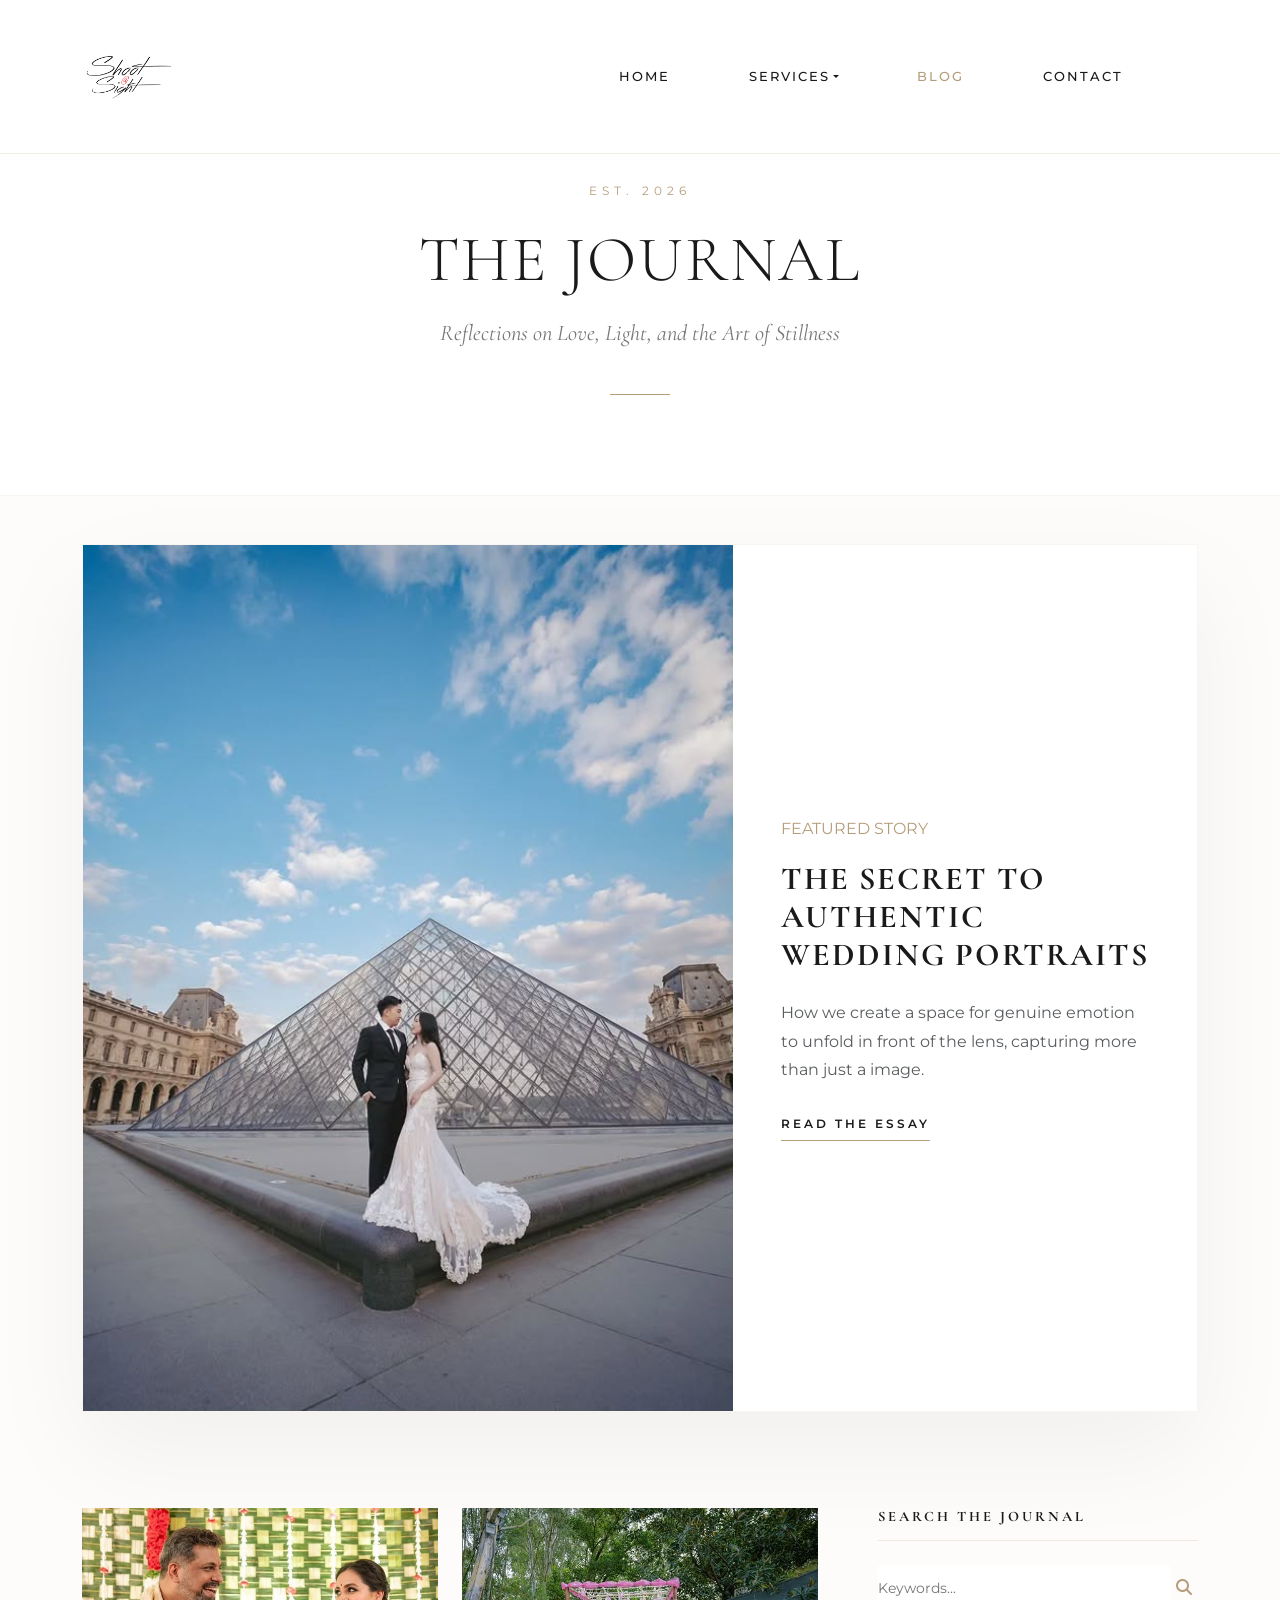
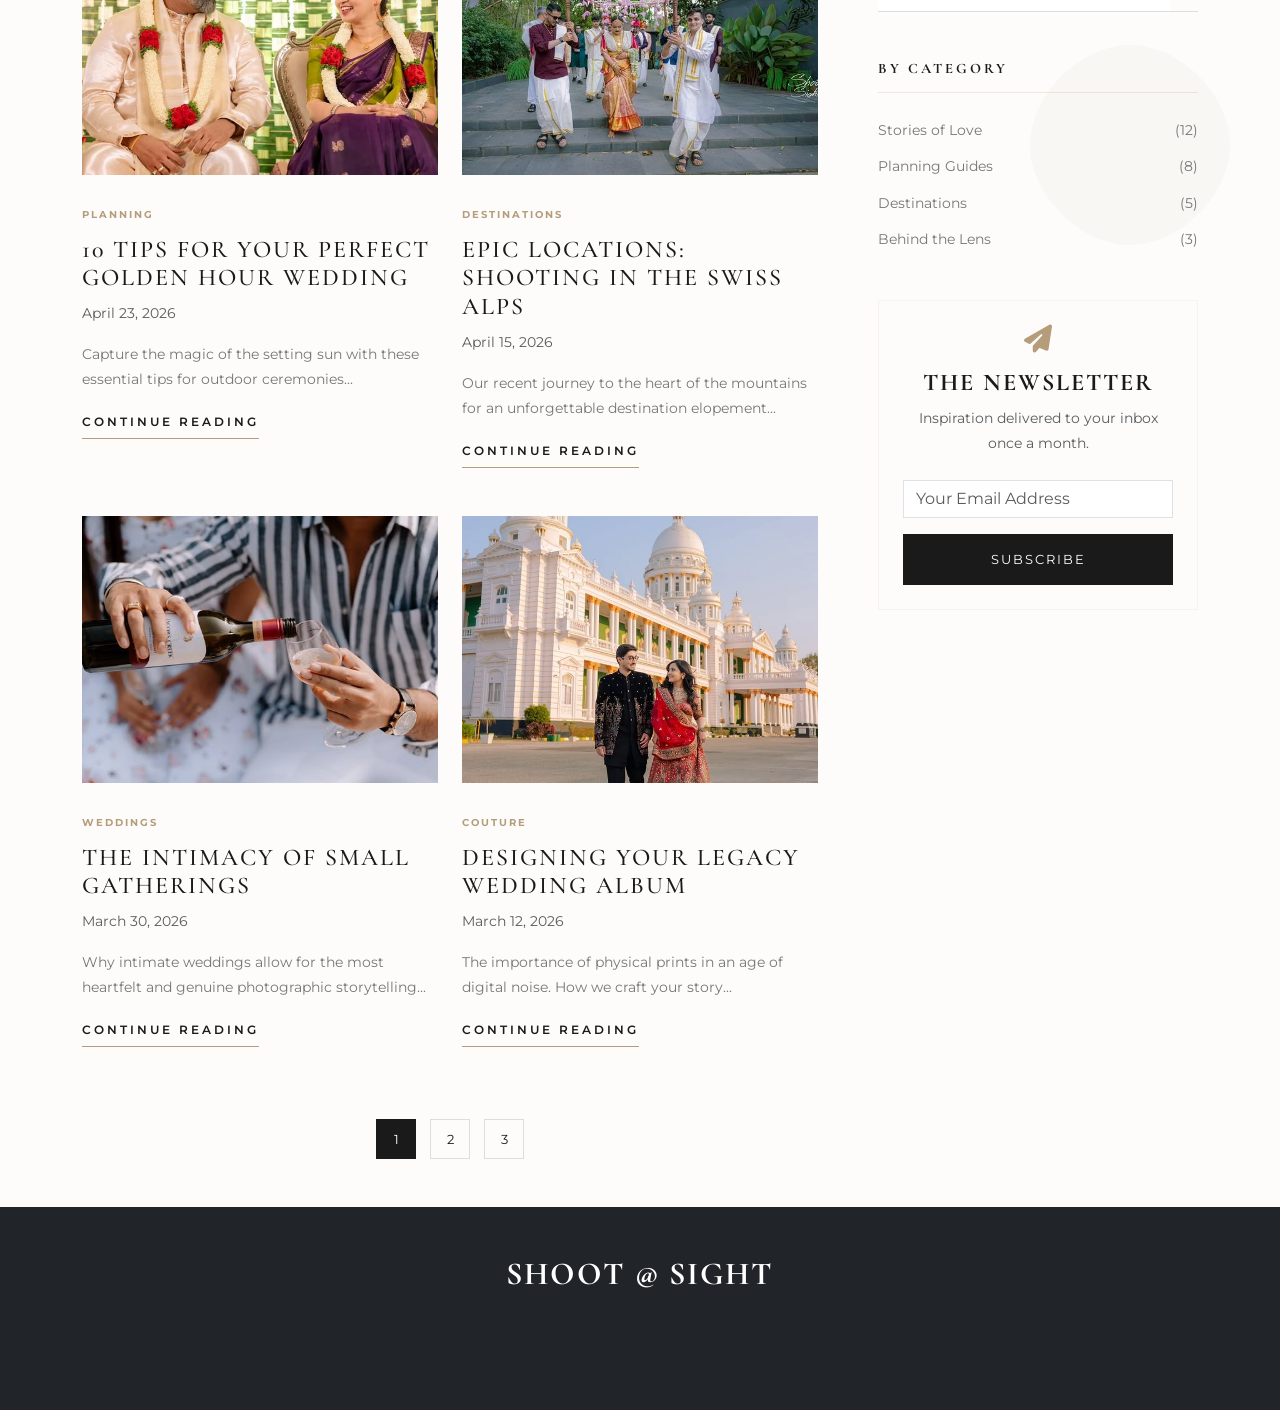
==== commit 3d5ca2d5: "Convert mobile menu to premium off-canvas design with side-sliding animation and close button" ====
--- a/blog.html
+++ b/blog.html
@@ -28,21 +28,32 @@
             <a class="navbar-brand" href="index.html">
                 <img src="images/logo (1).png" alt="Shoot @ Sight Logo" height="40">
             </a>
-            <div class="collapse navbar-collapse" id="navbarNav">
-                <ul class="navbar-nav ms-auto">
-                    <li class="nav-item"><a class="nav-link" href="index.html">Home</a></li>
-                    <li class="nav-item dropdown">
-                        <a class="nav-link dropdown-toggle" href="#" id="servicesDropdown" role="button" data-bs-toggle="dropdown">Services</a>
-                        <ul class="dropdown-menu bg-dark">
-                            <li><a class="dropdown-item text-white" href="engagement.html">Engagement</a></li>
-                            <li><a class="dropdown-item text-white" href="cinematography.html">Cinematography</a></li>
-                            <li><a class="dropdown-item text-white" href="destination.html">Destinations</a></li>
-                            <li><a class="dropdown-item text-white" href="pre-wedding.html">Pre-Wedding</a></li>
-                        </ul>
-                    </li>
-                    <li class="nav-item"><a class="nav-link active" href="blog.html">Blog</a></li>
-                    <li class="nav-item"><a class="nav-link" href="contact.html">Contact</a></li>
-                </ul>
+            <button class="navbar-toggler border-0" type="button" data-bs-toggle="offcanvas" data-bs-target="#offcanvasNavbar">
+                <span class="navbar-toggler-icon"></span>
+            </button>
+
+            <!-- Offcanvas Menu -->
+            <div class="offcanvas offcanvas-end bg-white" tabindex="-1" id="offcanvasNavbar">
+                <div class="offcanvas-header border-bottom p-4">
+                    <img src="images/logo (1).png" alt="Shoot @ Sight" height="35">
+                    <button type="button" class="btn-close" data-bs-dismiss="offcanvas" aria-label="Close"></button>
+                </div>
+                <div class="offcanvas-body p-5">
+                    <ul class="navbar-nav ms-auto gap-4">
+                        <li class="nav-item"><a class="nav-link h4" href="index.html">Home</a></li>
+                        <li class="nav-item dropdown">
+                            <a class="nav-link dropdown-toggle h4" href="#" id="offcanvasServices" role="button" data-bs-toggle="dropdown">Services</a>
+                            <ul class="dropdown-menu border-0 bg-light p-3">
+                                <li><a class="dropdown-item py-2" href="engagement.html">Engagement</a></li>
+                                <li><a class="dropdown-item py-2" href="cinematography.html">Cinematography</a></li>
+                                <li><a class="dropdown-item py-2" href="destination.html">Destinations</a></li>
+                                <li><a class="dropdown-item py-2" href="pre-wedding.html">Pre-Wedding</a></li>
+                            </ul>
+                        </li>
+                        <li class="nav-item"><a class="nav-link active h4" href="blog.html">Blog</a></li>
+                        <li class="nav-item"><a class="nav-link h4" href="contact.html">Contact</a></li>
+                    </ul>
+                </div>
             </div>
         </div>
     </nav>
--- a/style.css
+++ b/style.css
@@ -39,9 +39,10 @@
     top: 0;
     left: 0;
     pointer-events: none;
-    z-index: 9999;
-    transition: transform 0.08s ease;
+    z-index: 999999; /* Ultra high z-index */
+    transition: width 0.3s ease, height 0.3s ease, background 0.3s ease, transform 0.08s ease;
     transform: translate(-50%, -50%);
+    box-shadow: 0 0 10px rgba(0,0,0,0.1); /* Subtle shadow for white backgrounds */
 }
 
 .custom-cursor-follower {
@@ -53,8 +54,8 @@
     top: 0;
     left: 0;
     pointer-events: none;
-    z-index: 9998;
-    transition: transform 0.18s ease;
+    z-index: 999998;
+    transition: width 0.3s ease, height 0.3s ease, border-color 0.3s ease, transform 0.18s ease;
     transform: translate(-50%, -50%);
 }
 
@@ -985,11 +986,12 @@
 /* ============================================
    CINEMATIC VIDEO SECTION
    ============================================ */
-.video-section {
+#film, .video-section {
     position: relative;
     padding: 100px 0;
-    background: #080808;
+    background: #080808 !important; /* Force dark background */
     overflow: hidden;
+    z-index: 1;
 }
 
 .video-section-bg {
@@ -999,18 +1001,22 @@
         radial-gradient(ellipse at 20% 50%, rgba(181,157,123,0.07) 0%, transparent 60%),
         radial-gradient(ellipse at 80% 50%, rgba(181,157,123,0.07) 0%, transparent 60%);
     pointer-events: none;
+    z-index: -1;
 }
 
 .video-section::before,
-.video-section::after {
+.video-section::after,
+#film::before,
+#film::after {
     content: '';
     position: absolute;
     left: 0; right: 0;
     height: 1px;
     background: linear-gradient(90deg, transparent, rgba(181,157,123,0.3), transparent);
-}
-.video-section::before { top: 0; }
-.video-section::after  { bottom: 0; }
+    z-index: 2;
+}
+.video-section::before, #film::before { top: 0; }
+.video-section::after, #film::after  { bottom: 0; }
 
 /* Section title on dark bg */
 .video-section .section-title h2::after {
@@ -1097,29 +1103,7 @@
 .text-gold { color: var(--secondary-color); }
 
 
-.video-section-bg {
-    position: absolute;
-    inset: 0;
-    background:
-        radial-gradient(ellipse at 20% 50%, rgba(181,157,123,0.06) 0%, transparent 60%),
-        radial-gradient(ellipse at 80% 50%, rgba(181,157,123,0.06) 0%, transparent 60%);
-    pointer-events: none;
-}
-
-/* Animated horizontal lines (film strip feel) */
-.video-section::before,
-.video-section::after {
-    content: '';
-    position: absolute;
-    left: 0;
-    right: 0;
-    height: 1px;
-    background: linear-gradient(90deg, transparent, rgba(181,157,123,0.3), transparent);
-}
-.video-section::before { top: 0; }
-.video-section::after  { bottom: 0; }
-
-/* Section title override for dark bg */
+/* Section title on dark bg */
 .video-section .section-title h2::after {
     background: var(--secondary-color);
 }
@@ -1646,8 +1630,27 @@
 
     /* Navigation */
     .navbar-brand img { height: 40px !important; }
-    .navbar { padding: 10px 0 !important; background: #fff !important; }
-    .nav-link { color: #1a1a1a !important; margin: 10px 0; font-size: 0.9rem; }
+    .navbar { padding: 10px 0 !important; background: #fff !important; box-shadow: 0 2px 20px rgba(0,0,0,0.05); }
+    
+    /* Offcanvas Styling */
+    .offcanvas { width: 85% !important; border-left: 1px solid var(--secondary-color); }
+    .offcanvas .nav-link { 
+        color: var(--primary-color) !important; 
+        font-family: var(--heading-font);
+        font-weight: 400;
+        letter-spacing: 2px;
+        border-bottom: 1px solid #f1f1f1;
+        padding-bottom: 15px;
+        text-align: left;
+    }
+    .offcanvas .nav-link.active { color: var(--secondary-color) !important; font-weight: 600; }
+    
+    /* Make Hamburger Icon Visible on White */
+    .navbar-toggler { border-color: rgba(0,0,0,0.1) !important; padding: 4px 8px; }
+    .navbar-toggler-icon { filter: invert(1); }
+    
+    .dropdown-menu { background: transparent !important; border-left: 2px solid var(--secondary-color) !important; padding-left: 20px !important; }
+    .dropdown-item { font-size: 0.9rem; color: var(--text-muted) !important; }
 
     /* Hero & Viewfinder */
     .hero { height: 80vh; }
@@ -1664,6 +1667,10 @@
     /* The Experience (Light Theme) */
     .exp-light-title { font-size: 2.2rem; }
     .exp-light-step-num { font-size: 2.5rem; }
+    
+    /* About Section Mobile Gap */
+    #about { padding-top: 80px !important; }
+    .about-img-container { padding: 0 15px !important; }
     
     /* Contact Form */
     .contact-section { padding-top: 40px; }
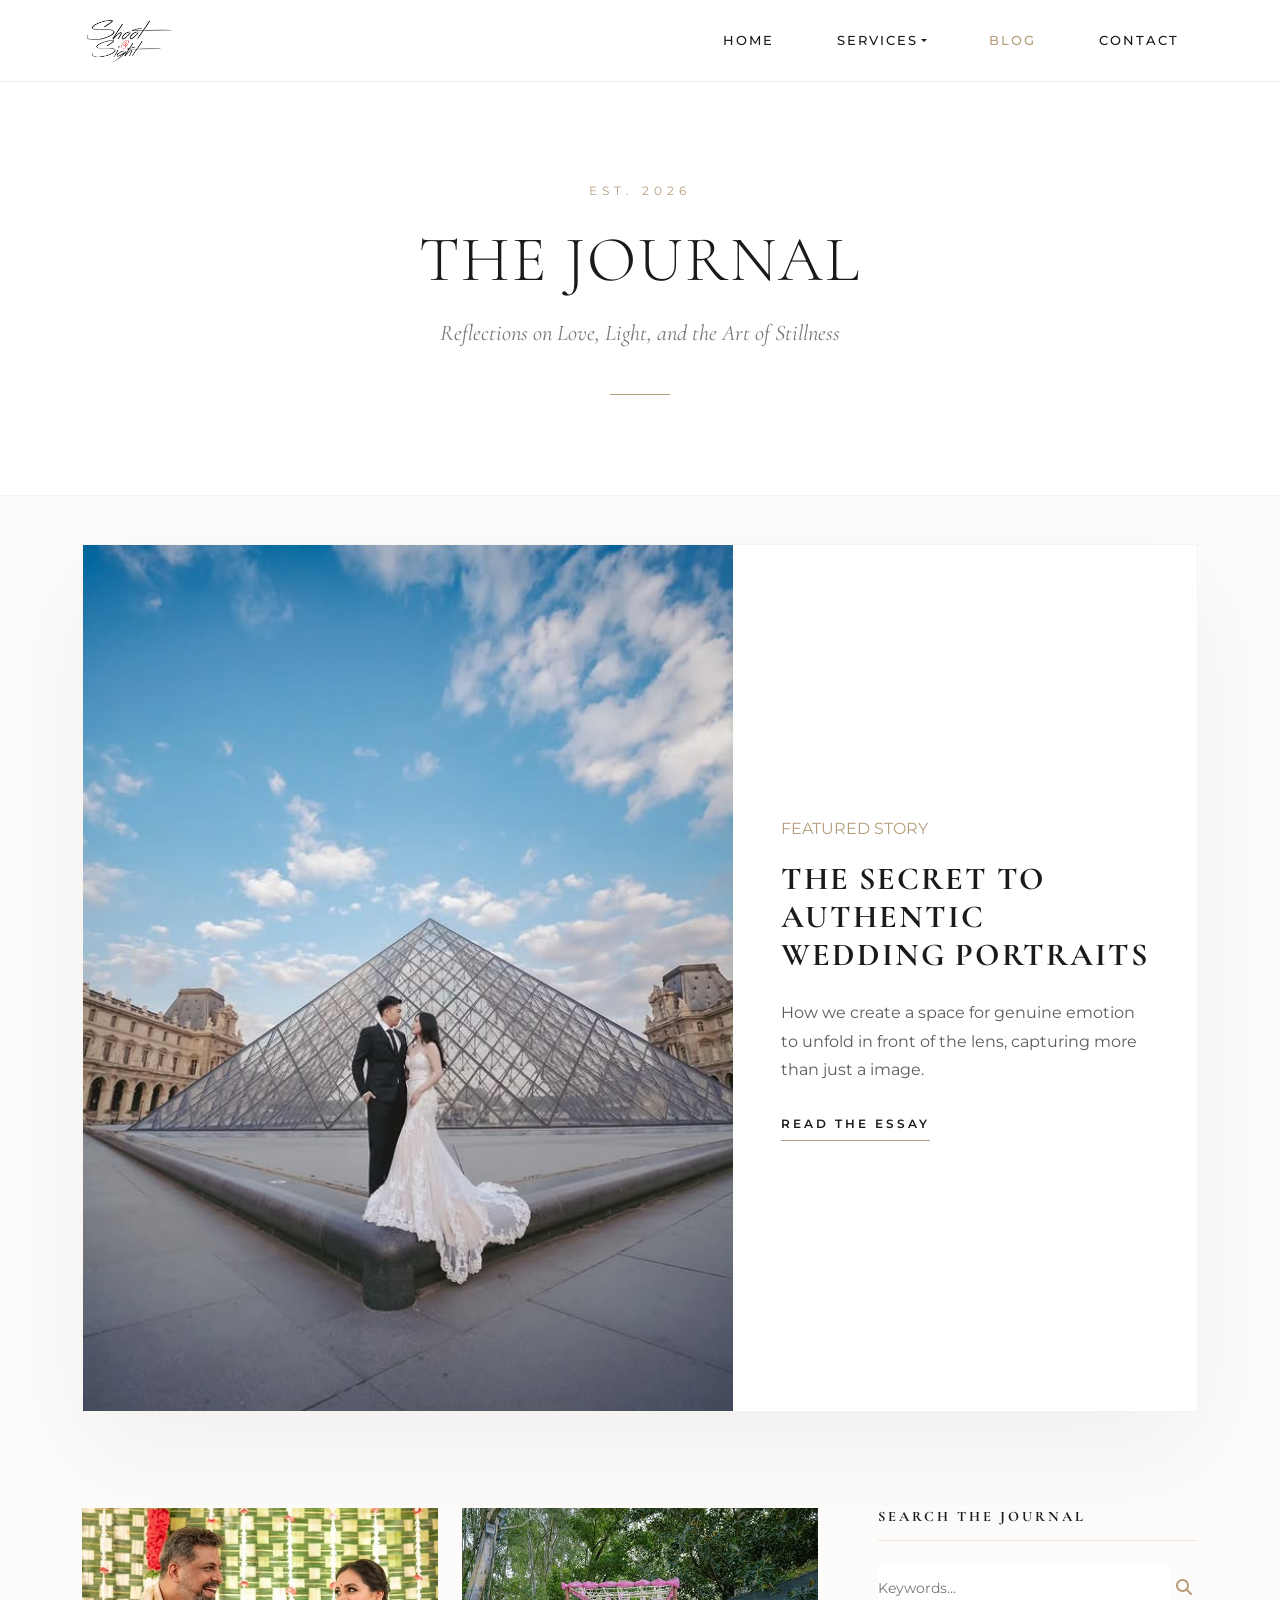
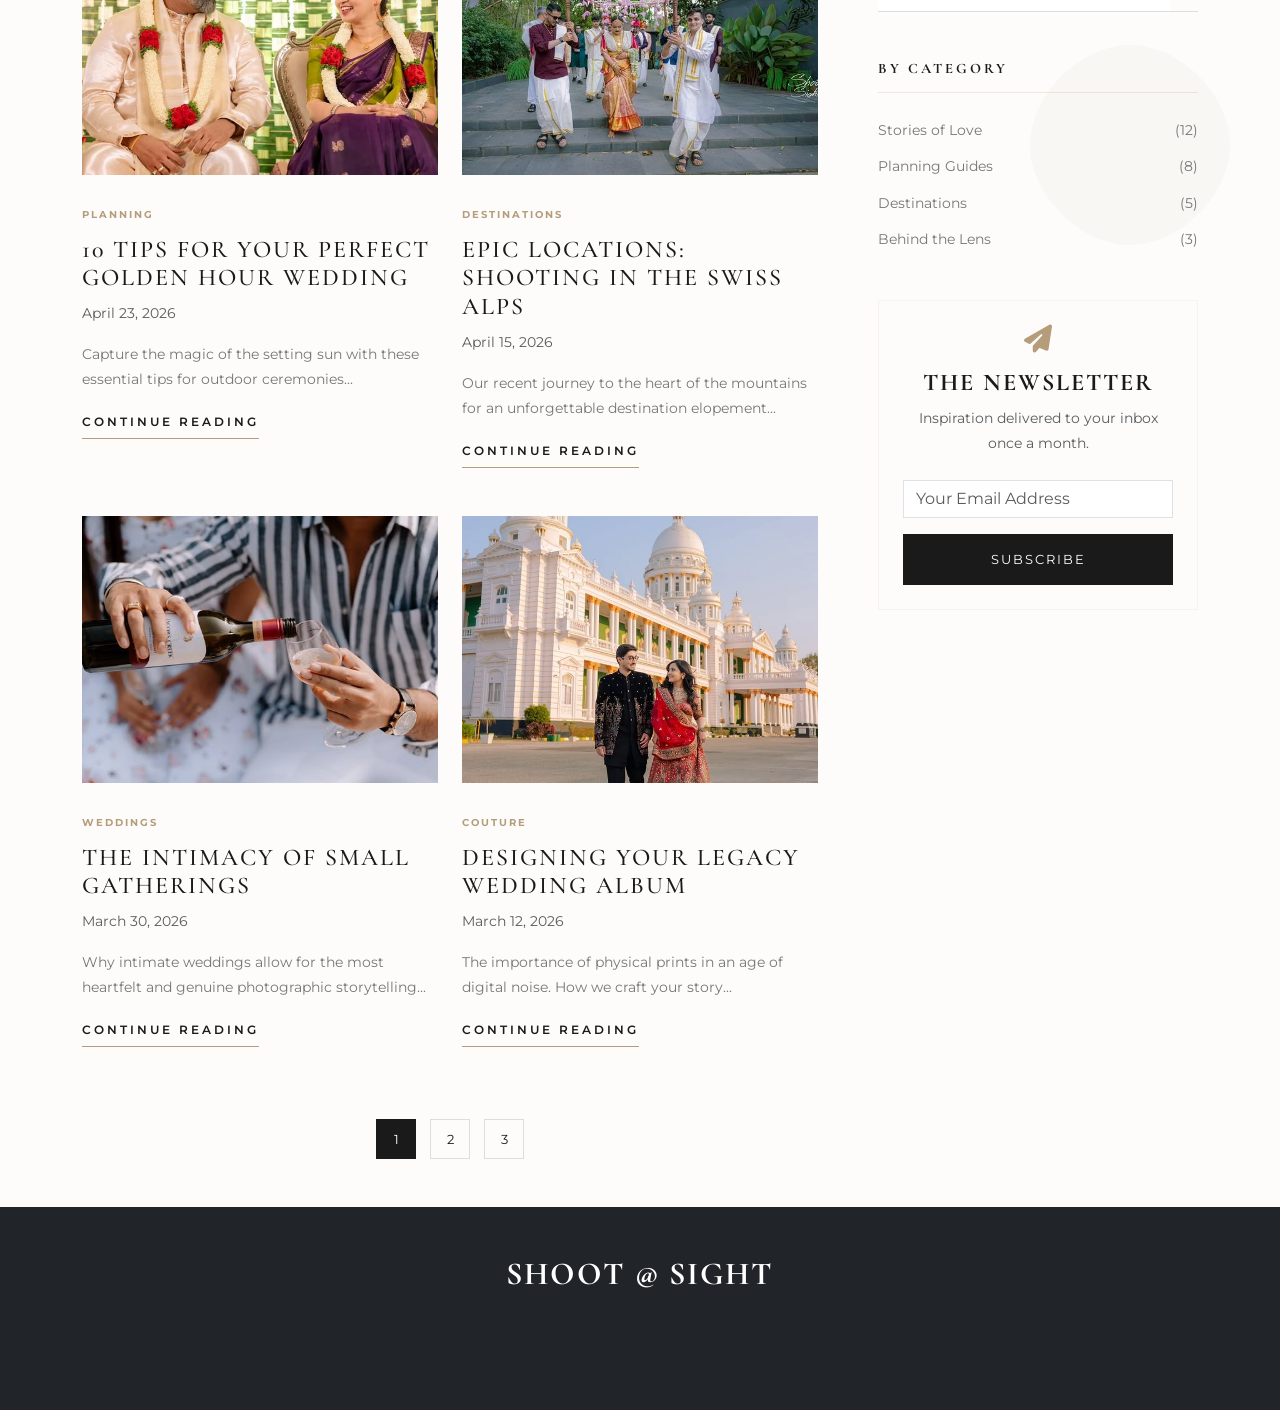
==== commit 296cd944: "Fix oversized desktop navbar by hiding mobile offcanvas elements and optimizing layout" ====
--- a/blog.html
+++ b/blog.html
@@ -32,26 +32,26 @@
                 <span class="navbar-toggler-icon"></span>
             </button>
 
-            <!-- Offcanvas Menu -->
+            <!-- Offcanvas Menu (Mobile) / Navbar Menu (Desktop) -->
             <div class="offcanvas offcanvas-end bg-white" tabindex="-1" id="offcanvasNavbar">
-                <div class="offcanvas-header border-bottom p-4">
+                <div class="offcanvas-header border-bottom p-4 d-lg-none">
                     <img src="images/logo (1).png" alt="Shoot @ Sight" height="35">
                     <button type="button" class="btn-close" data-bs-dismiss="offcanvas" aria-label="Close"></button>
                 </div>
-                <div class="offcanvas-body p-5">
-                    <ul class="navbar-nav ms-auto gap-4">
-                        <li class="nav-item"><a class="nav-link h4" href="index.html">Home</a></li>
+                <div class="offcanvas-body p-lg-0">
+                    <ul class="navbar-nav ms-auto gap-lg-4">
+                        <li class="nav-item"><a class="nav-link" href="index.html">Home</a></li>
                         <li class="nav-item dropdown">
-                            <a class="nav-link dropdown-toggle h4" href="#" id="offcanvasServices" role="button" data-bs-toggle="dropdown">Services</a>
-                            <ul class="dropdown-menu border-0 bg-light p-3">
-                                <li><a class="dropdown-item py-2" href="engagement.html">Engagement</a></li>
-                                <li><a class="dropdown-item py-2" href="cinematography.html">Cinematography</a></li>
-                                <li><a class="dropdown-item py-2" href="destination.html">Destinations</a></li>
+                            <a class="nav-link dropdown-toggle" href="#" id="offcanvasServices" role="button" data-bs-toggle="dropdown">Services</a>
+                            <ul class="dropdown-menu border-0 shadow-sm p-lg-3">
+                                <li><a class="dropdown-item py-lg-2" href="engagement.html">Engagement</a></li>
+                                <li><a class="dropdown-item py-lg-2" href="cinematography.html">Cinematography</a></li>
+                                <li><a class="dropdown-item py-lg-2" href="destination.html">Destinations</a></li>
                                 <li><a class="dropdown-item py-2" href="pre-wedding.html">Pre-Wedding</a></li>
                             </ul>
                         </li>
-                        <li class="nav-item"><a class="nav-link active h4" href="blog.html">Blog</a></li>
-                        <li class="nav-item"><a class="nav-link h4" href="contact.html">Contact</a></li>
+                        <li class="nav-item"><a class="nav-link active" href="blog.html">Blog</a></li>
+                        <li class="nav-item"><a class="nav-link" href="contact.html">Contact</a></li>
                     </ul>
                 </div>
             </div>
--- a/style.css
+++ b/style.css
@@ -85,6 +85,31 @@
     background-color: rgba(255, 255, 255, 0.98);
     backdrop-filter: blur(10px);
     border-bottom: 1px solid rgba(181, 157, 123, 0.2);
+}
+
+/* Fix for desktop navbar height when using offcanvas container */
+@media (min-width: 992px) {
+    .offcanvas {
+        visibility: visible !important;
+        transform: none !important;
+        position: static !important;
+        width: auto !important;
+        height: auto !important;
+        background: transparent !important;
+        border: none !important;
+        transition: none !important;
+    }
+    .offcanvas-body {
+        display: flex !important;
+        padding: 0 !important;
+        overflow: visible !important;
+    }
+    .navbar-nav .nav-link {
+        padding: 0.5rem 0 !important;
+    }
+    .offcanvas-header {
+        display: none !important;
+    }
 }
 
 .navbar.scrolled .nav-link {
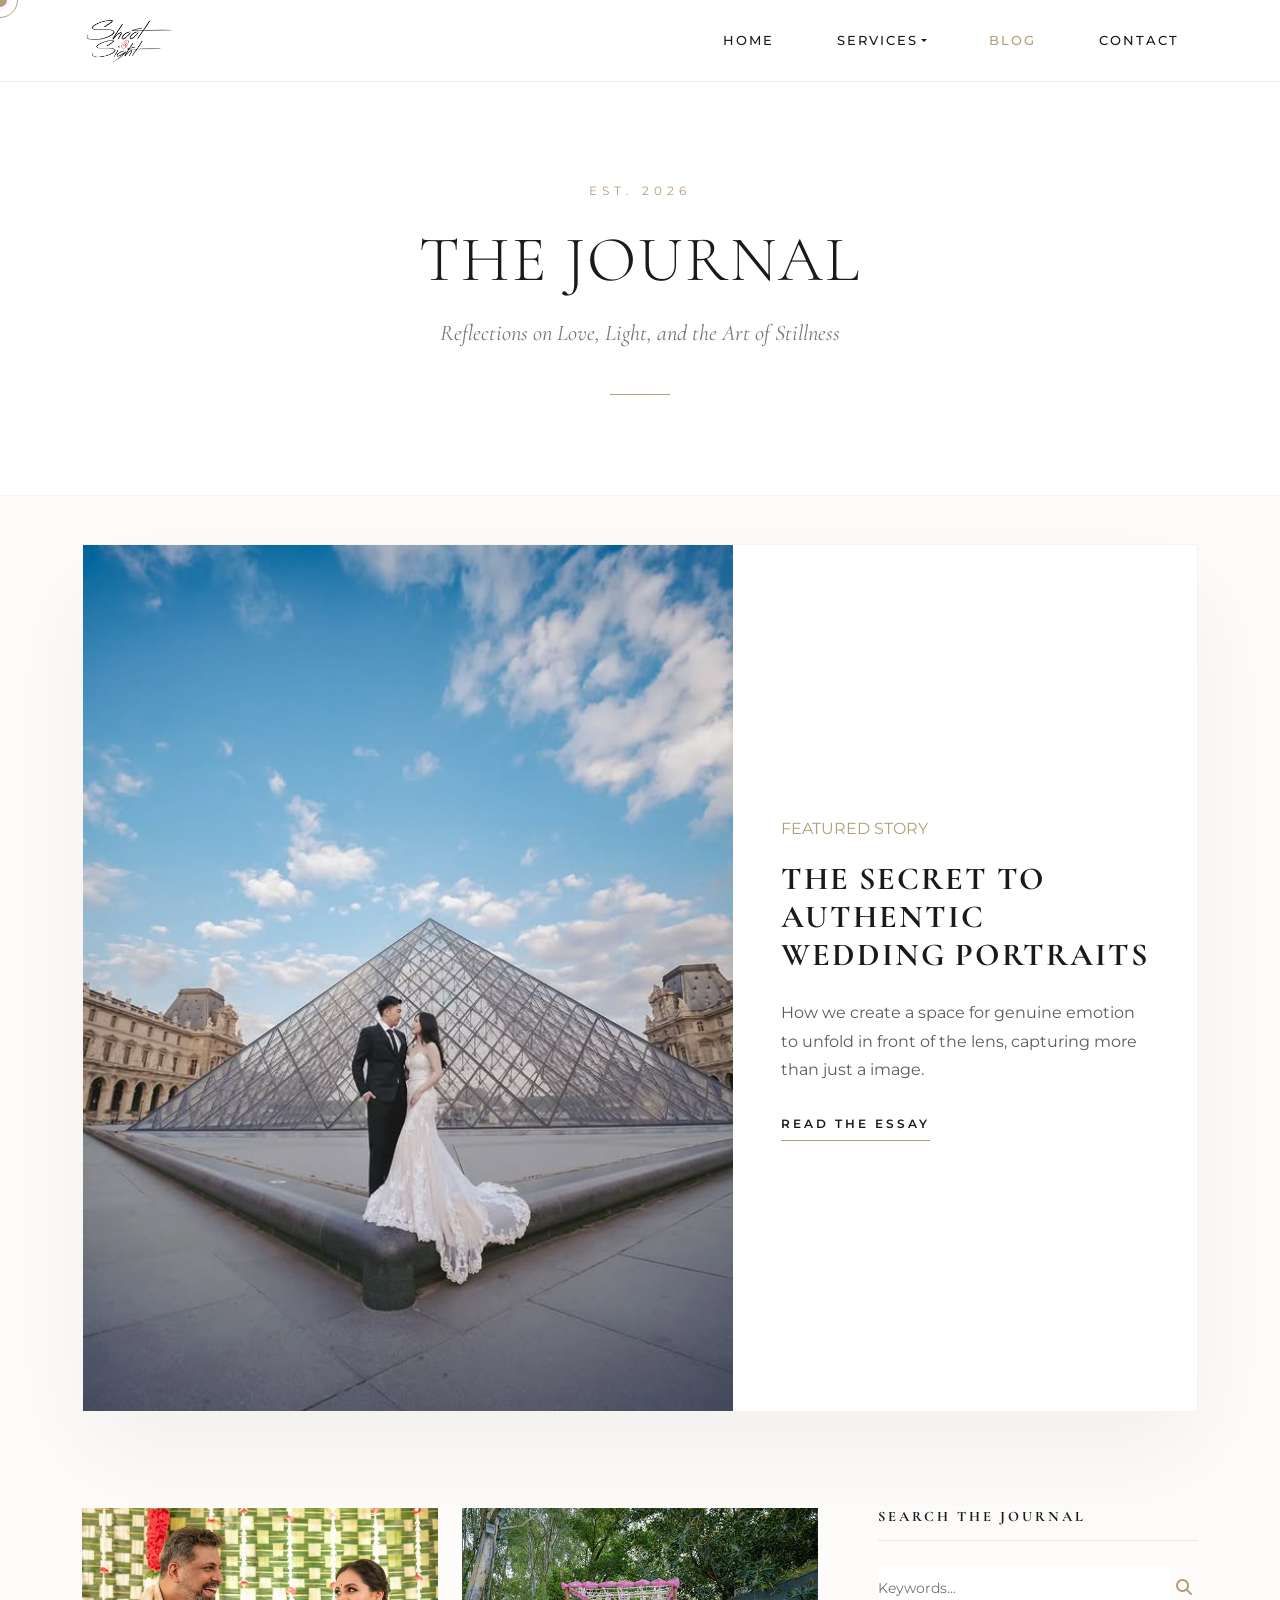
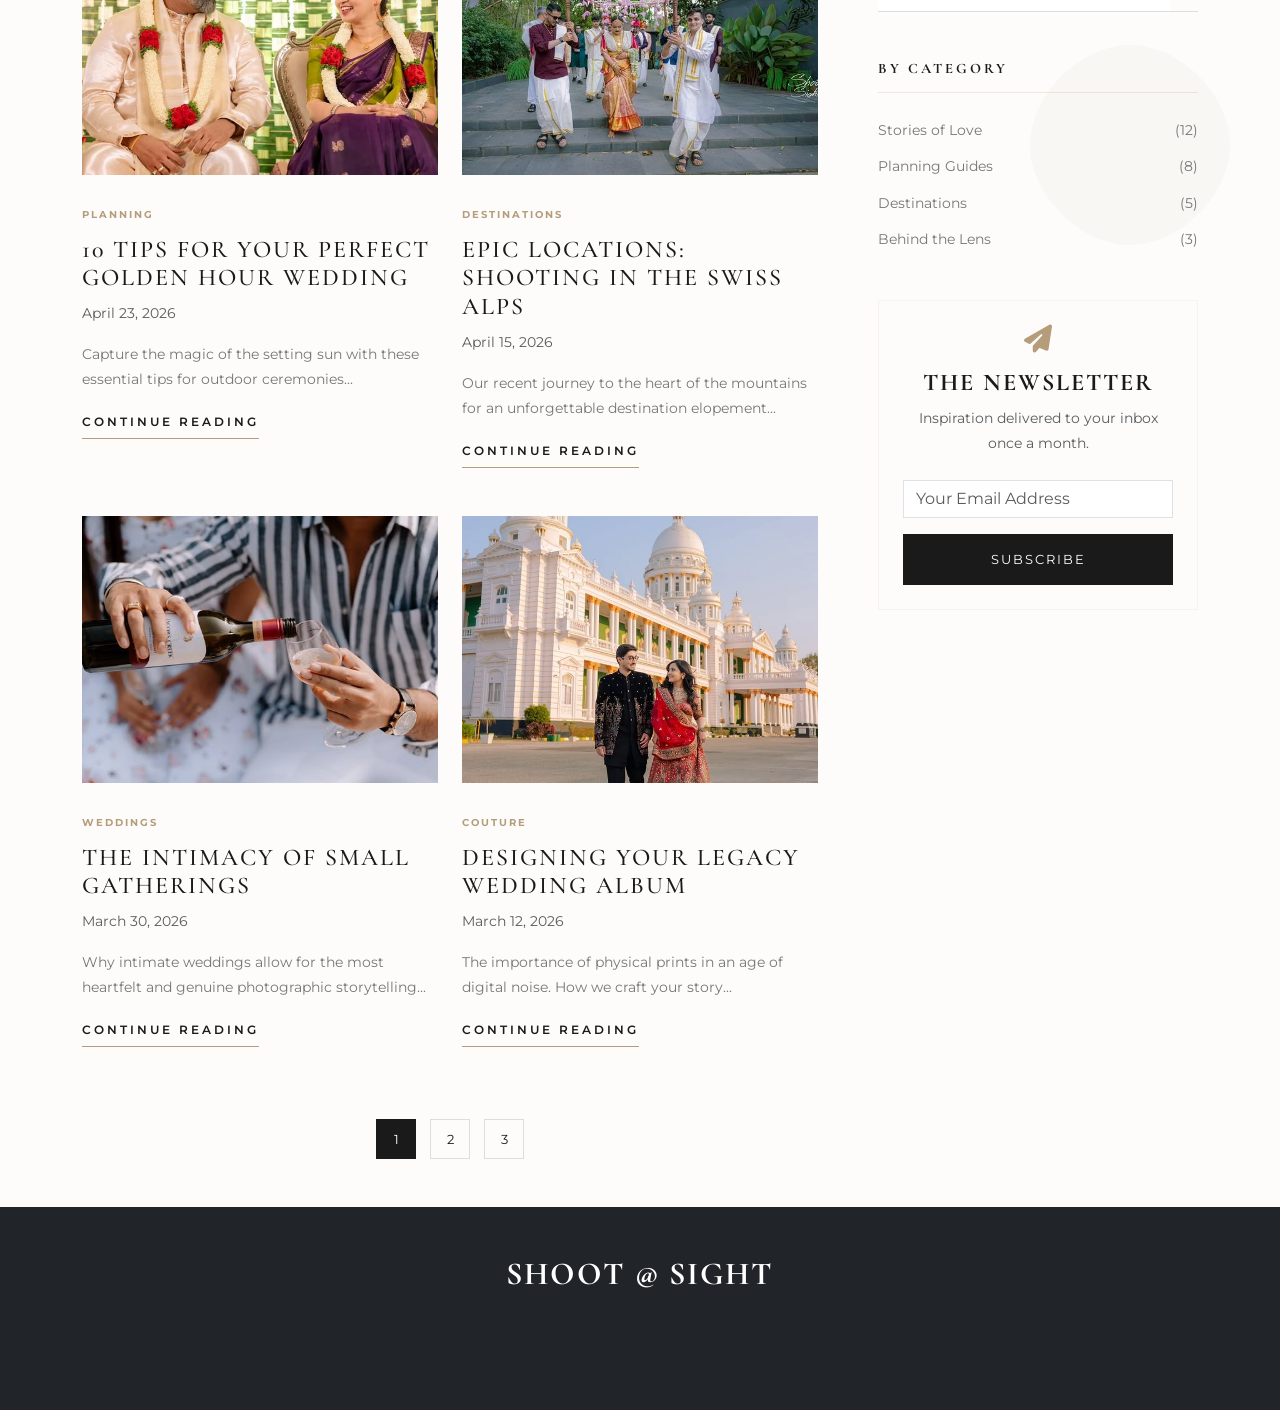
==== commit bfb0424c: "Fix missing custom cursor on Blog and Contact pages" ====
--- a/blog.html
+++ b/blog.html
@@ -10,17 +10,11 @@
     <link rel="stylesheet" href="https://cdnjs.cloudflare.com/ajax/libs/font-awesome/6.4.0/css/all.min.css">
     <link href="https://unpkg.com/aos@2.3.1/dist/aos.css" rel="stylesheet">
     <link rel="stylesheet" href="style.css">
-    
-    <style>
-        .blog-header {
-            padding: 150px 0 100px;
-            background: var(--primary-color);
-            color: #fff;
-            text-align: center;
-        }
-    </style>
 </head>
 <body>
+    <!-- Custom Cursor -->
+    <div class="custom-cursor"></div>
+    <div class="custom-cursor-follower"></div>
 
     <!-- Navigation -->
     <nav class="navbar navbar-expand-lg fixed-top scrolled">
@@ -222,5 +216,12 @@
     <script src="https://cdn.jsdelivr.net/npm/bootstrap@5.3.0/dist/js/bootstrap.bundle.min.js"></script>
     <script src="https://unpkg.com/aos@2.3.1/dist/aos.js"></script>
     <script src="script.js"></script>
+    <script>
+        AOS.init({
+            duration: 1000,
+            once: true,
+            offset: 100
+        });
+    </script>
 </body>
 </html>
